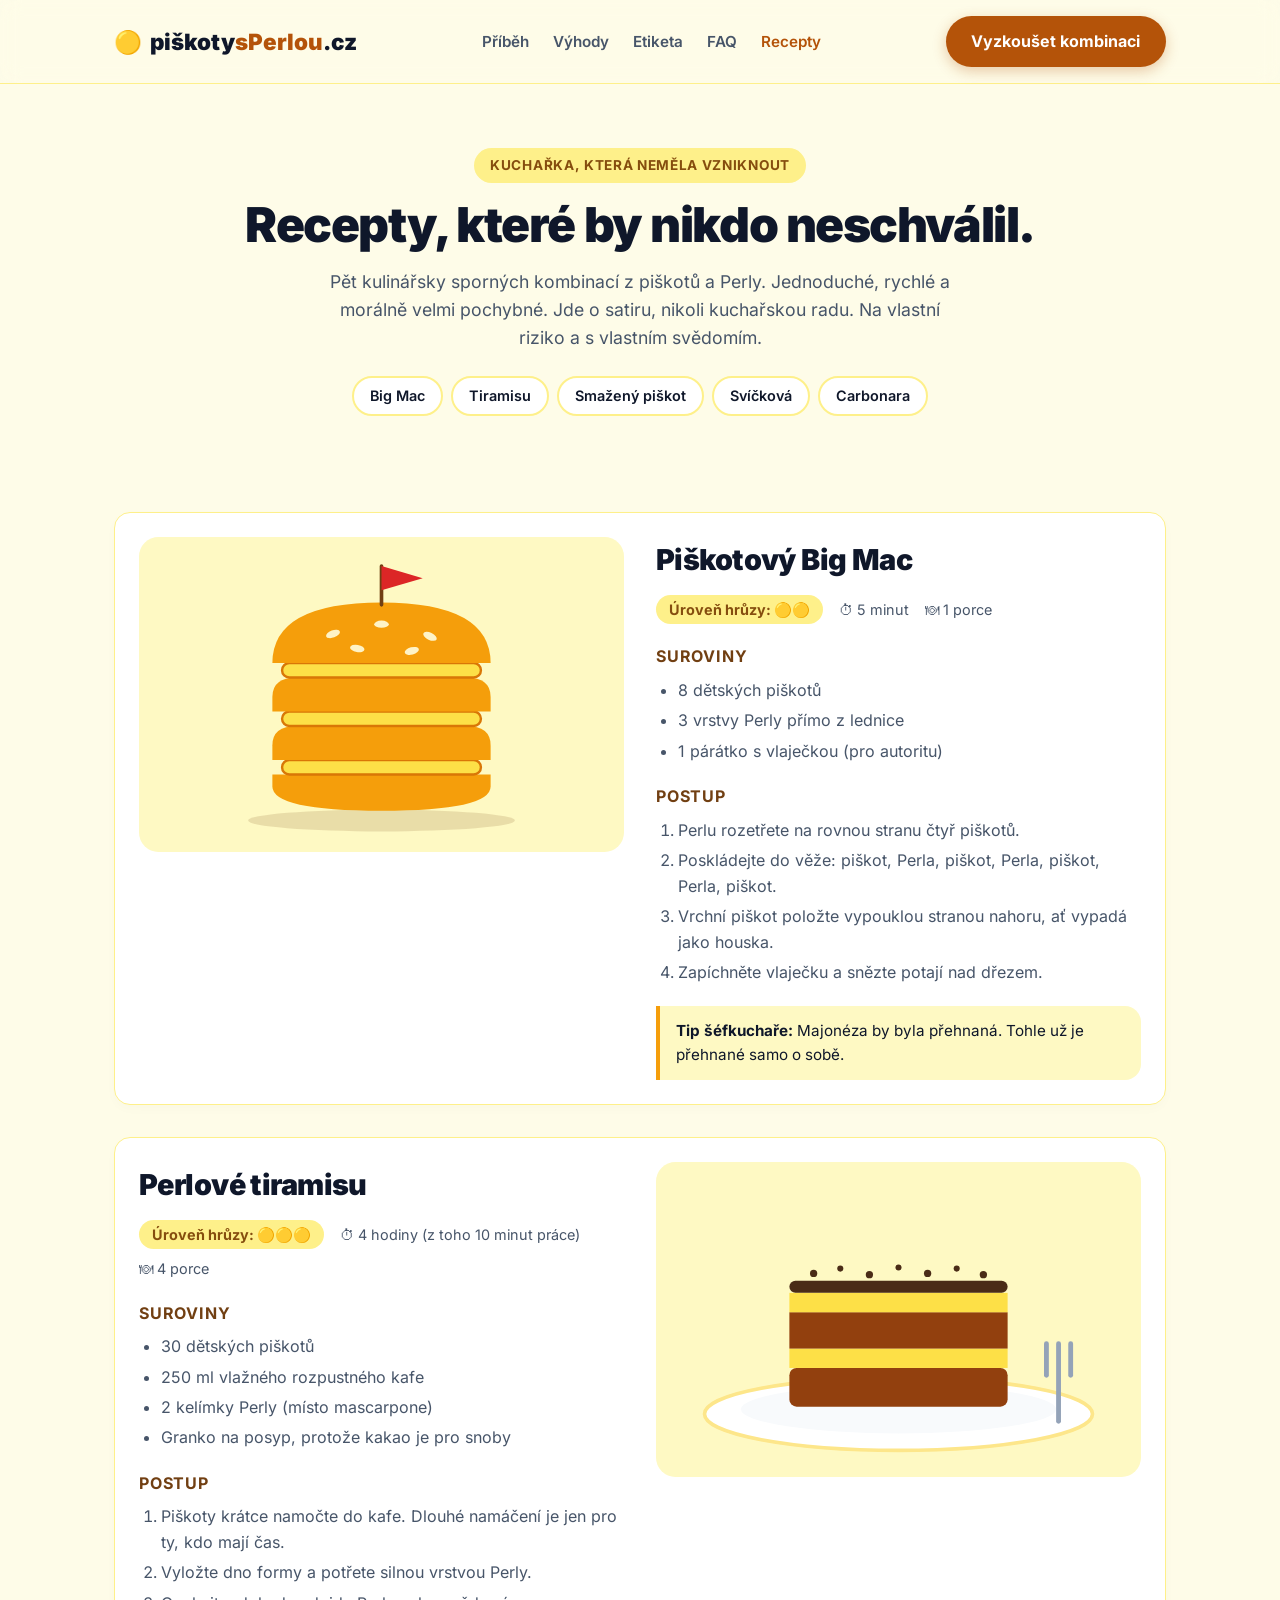
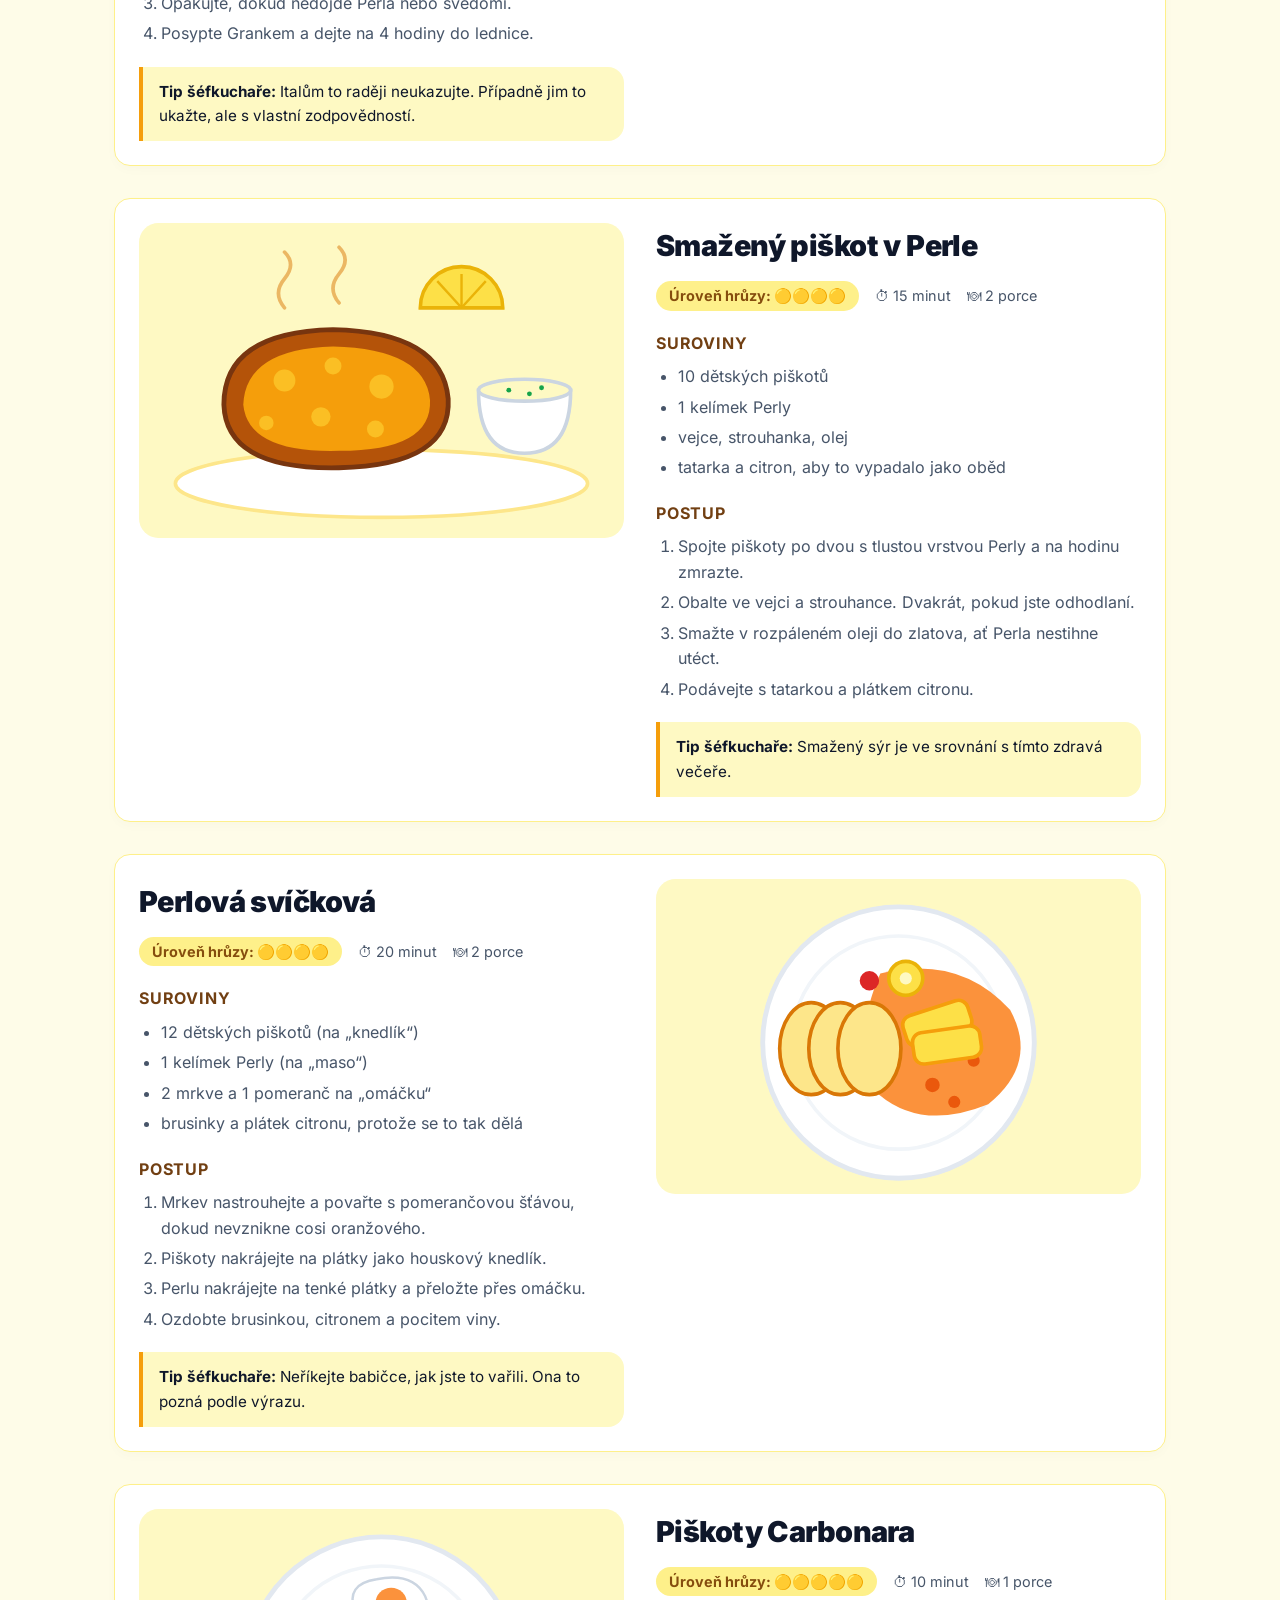
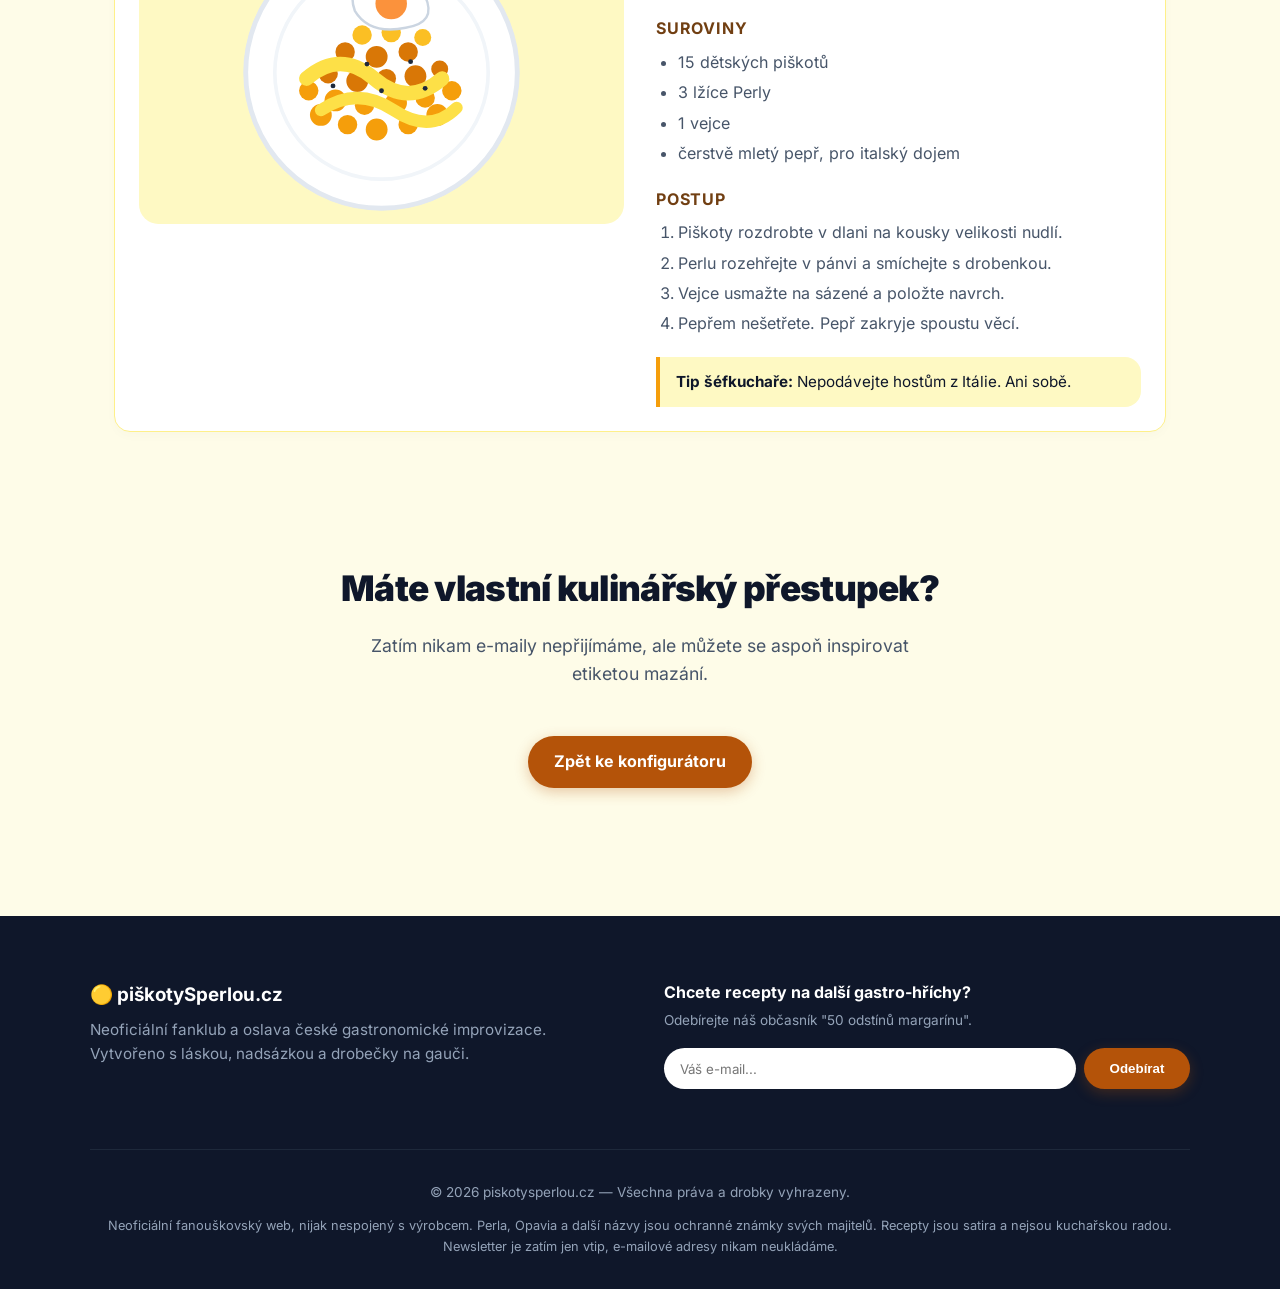
==== recepty.html @ ea2fbd1f "Add Recepty subpage with five questionable recipes - recepty.html: five satirical Perla + piškot rec" ====
<!DOCTYPE html>
<html lang="cs">
<head>
    <meta charset="UTF-8">
    <meta name="viewport" content="width=device-width, initial-scale=1.0">
    <title>Recepty | piskotysperlou.cz</title>
    <meta name="description" content="Pět kulinářsky sporných receptů z piškotů a Perly: piškotový Big Mac, Perlové tiramisu, smažený piškot, svíčková a carbonara. Satira, ne kuchařská rada.">
    <meta name="theme-color" content="#f59e0b">
    <link rel="canonical" href="https://piskotysperlou.cz/recepty.html">
    <link rel="icon" href="data:image/svg+xml,%3Csvg xmlns='http://www.w3.org/2000/svg' viewBox='0 0 100 100'%3E%3Ctext y='.9em' font-size='90'%3E🟡%3C/text%3E%3C/svg%3E">

    <meta property="og:type" content="website">
    <meta property="og:locale" content="cs_CZ">
    <meta property="og:site_name" content="piskotysperlou.cz">
    <meta property="og:title" content="Recepty | Piškoty s Perlou">
    <meta property="og:description" content="Pět receptů, které by nikdo neschválil. Piškotový Big Mac, Perlové tiramisu a další gastro-hříchy.">
    <meta property="og:url" content="https://piskotysperlou.cz/recepty.html">
    <meta property="og:image" content="https://piskotysperlou.cz/img/og.jpg">
    <meta property="og:image:width" content="1200">
    <meta property="og:image:height" content="630">
    <meta property="og:image:alt" content="Piškoty s Perlou – Metal edice">
    <meta name="twitter:card" content="summary_large_image">
    <meta name="twitter:image" content="https://piskotysperlou.cz/img/og.jpg">

    <link rel="preload" href="fonts/inter-latin.woff2" as="font" type="font/woff2" crossorigin>
    <link rel="preload" href="fonts/inter-latin-ext.woff2" as="font" type="font/woff2" crossorigin>
    <link rel="stylesheet" href="css/style.css">

    <script type="application/ld+json">
    {
        "@context": "https://schema.org",
        "@graph": [
            {
                "@type": "Recipe",
                "name": "Piškotový Big Mac",
                "image": "https://piskotysperlou.cz/img/recepty/big-mac.svg",
                "description": "Čtyři piškoty a tři vrstvy Perly na vlastní odpovědnost.",
                "totalTime": "PT5M",
                "recipeYield": "1 porce",
                "recipeIngredient": ["8 dětských piškotů", "3 vrstvy Perly z lednice", "1 párátko s vlaječkou"],
                "recipeInstructions": [
                    {"@type": "HowToStep", "text": "Namažte Perlu na rovnou stranu čtyř piškotů."},
                    {"@type": "HowToStep", "text": "Poskládejte do věže, vrchní piškot vypouklou stranou nahoru."},
                    {"@type": "HowToStep", "text": "Zapíchněte párátko s vlaječkou a sněz to potají."}
                ]
            },
            {
                "@type": "Recipe",
                "name": "Perlové tiramisu",
                "image": "https://piskotysperlou.cz/img/recepty/tiramisu.svg",
                "description": "Italský klasik, který nikdo nežádal, s margarínem místo mascarpone.",
                "totalTime": "PT4H",
                "recipeYield": "4 porce",
                "recipeIngredient": ["30 dětských piškotů", "250 ml vlažného rozpustného kafe", "2 kelímky Perly", "kakao Granko na posyp"],
                "recipeInstructions": [
                    {"@type": "HowToStep", "text": "Piškoty rychle namočte do kafe."},
                    {"@type": "HowToStep", "text": "Střídejte vrstvu piškotů a vrstvu Perly, ve formě to ztuhne."},
                    {"@type": "HowToStep", "text": "Posypte kakaem a nechte 4 hodiny v lednici."}
                ]
            },
            {
                "@type": "Recipe",
                "name": "Smažený piškot v Perle",
                "image": "https://piskotysperlou.cz/img/recepty/smazeny-piskot.svg",
                "description": "Hospodská klasika, ve které smaženému sýru nechybí nic, kromě sýra.",
                "totalTime": "PT15M",
                "recipeYield": "2 porce",
                "recipeIngredient": ["10 dětských piškotů", "1 kelímek Perly", "strouhanka", "1 vejce", "olej na smažení", "tatarka a citron"],
                "recipeInstructions": [
                    {"@type": "HowToStep", "text": "Spojte piškoty po dvou s Perlou a zmrazte."},
                    {"@type": "HowToStep", "text": "Obalte ve vejci a strouhance."},
                    {"@type": "HowToStep", "text": "Smažte dozlatova a podávejte s tatarkou."}
                ]
            },
            {
                "@type": "Recipe",
                "name": "Perlová svíčková",
                "image": "https://piskotysperlou.cz/img/recepty/svickova.svg",
                "description": "Neděle u babičky, jen bez babičky a bez masa.",
                "totalTime": "PT20M",
                "recipeYield": "2 porce",
                "recipeIngredient": ["12 dětských piškotů", "1 kelímek Perly", "2 mrkve", "1 pomeranč", "brusinky a citron"],
                "recipeInstructions": [
                    {"@type": "HowToStep", "text": "Nastrouhejte mrkev a povařte s pomerančovou šťávou na omáčku."},
                    {"@type": "HowToStep", "text": "Z piškotů nakrájejte plátky jako houskový knedlík."},
                    {"@type": "HowToStep", "text": "Přidejte plátky Perly, brusinky a citron."}
                ]
            },
            {
                "@type": "Recipe",
                "name": "Piškoty Carbonara",
                "image": "https://piskotysperlou.cz/img/recepty/carbonara.svg",
                "description": "Italové by to chtěli zakázat. Tak jsme to udělali.",
                "totalTime": "PT10M",
                "recipeYield": "1 porce",
                "recipeIngredient": ["15 dětských piškotů", "3 lžíce Perly", "1 vejce", "černý pepř"],
                "recipeInstructions": [
                    {"@type": "HowToStep", "text": "Rozdrobte piškoty na nudle."},
                    {"@type": "HowToStep", "text": "Smíchejte s rozehřátou Perlou."},
                    {"@type": "HowToStep", "text": "Přidejte sázené vejce a pepř."}
                ]
            }
        ]
    }
    </script>
</head>
<body>

    <!-- HEADER -->
    <header>
        <div class="nav-container">
            <a href="./" class="logo">
                <span aria-hidden="true">🟡</span>
                <span class="logo-text">piškoty<em>sPerlou</em>.cz</span>
            </a>
            <button type="button" class="nav-toggle" id="navToggle" aria-label="Přepnout navigaci" aria-expanded="false" aria-controls="navLinks">
                <span></span>
                <span></span>
                <span></span>
            </button>
            <nav aria-label="Hlavní navigace">
                <ul class="nav-links" id="navLinks">
                    <li><a href="index.html#pribeh">Příběh</a></li>
                    <li><a href="index.html#vyhody">Výhody</a></li>
                    <li><a href="index.html#konfigurator">Etiketa</a></li>
                    <li><a href="index.html#faq">FAQ</a></li>
                    <li><a href="recepty.html" aria-current="page">Recepty</a></li>
                </ul>
            </nav>
            <a href="index.html#konfigurator" class="btn nav-cta">Vyzkoušet kombinaci</a>
        </div>
    </header>

    <main>
        <section class="recipes-hero">
            <span class="hero-badge">Kuchařka, která neměla vzniknout</span>
            <h1>Recepty, které by nikdo neschválil.</h1>
            <p>Pět kulinářsky sporných kombinací z piškotů a Perly. Jednoduché, rychlé a morálně velmi pochybné. Jde o satiru, nikoli kuchařskou radu. Na vlastní riziko a s vlastním svědomím.</p>
            <ul class="recipe-toc">
                <li><a href="#big-mac">Big Mac</a></li>
                <li><a href="#tiramisu">Tiramisu</a></li>
                <li><a href="#smazeny-piskot">Smažený piškot</a></li>
                <li><a href="#svickova">Svíčková</a></li>
                <li><a href="#carbonara">Carbonara</a></li>
            </ul>
        </section>

        <section class="recipes" aria-label="Seznam receptů">

            <article class="recipe-card" id="big-mac">
                <img class="recipe-art" src="img/recepty/big-mac.svg" width="800" height="520" alt="Ilustrace věže z osmi piškotů proložených třemi vrstvami Perly, nahoře s vlaječkou na párátku" loading="lazy">
                <div class="recipe-body">
                    <h2>Piškotový Big Mac</h2>
                    <p class="recipe-meta">
                        <span class="recipe-badge">Úroveň hrůzy: 🟡🟡</span>
                        <span>⏱ 5 minut</span>
                        <span>🍽 1 porce</span>
                    </p>
                    <h3>Suroviny</h3>
                    <ul>
                        <li>8 dětských piškotů</li>
                        <li>3 vrstvy Perly přímo z lednice</li>
                        <li>1 párátko s vlaječkou (pro autoritu)</li>
                    </ul>
                    <h3>Postup</h3>
                    <ol>
                        <li>Perlu rozetřete na rovnou stranu čtyř piškotů.</li>
                        <li>Poskládejte do věže: piškot, Perla, piškot, Perla, piškot, Perla, piškot.</li>
                        <li>Vrchní piškot položte vypouklou stranou nahoru, ať vypadá jako houska.</li>
                        <li>Zapíchněte vlaječku a snězte potají nad dřezem.</li>
                    </ol>
                    <p class="recipe-tip"><strong>Tip šéfkuchaře:</strong> Majonéza by byla přehnaná. Tohle už je přehnané samo o sobě.</p>
                </div>
            </article>

            <article class="recipe-card" id="tiramisu">
                <img class="recipe-art" src="img/recepty/tiramisu.svg" width="800" height="520" alt="Ilustrace řezu dortem: střídavé vrstvy piškotů v kávě a žluté Perly, posypané kakaem" loading="lazy">
                <div class="recipe-body">
                    <h2>Perlové tiramisu</h2>
                    <p class="recipe-meta">
                        <span class="recipe-badge">Úroveň hrůzy: 🟡🟡🟡</span>
                        <span>⏱ 4 hodiny (z toho 10 minut práce)</span>
                        <span>🍽 4 porce</span>
                    </p>
                    <h3>Suroviny</h3>
                    <ul>
                        <li>30 dětských piškotů</li>
                        <li>250 ml vlažného rozpustného kafe</li>
                        <li>2 kelímky Perly (místo mascarpone)</li>
                        <li>Granko na posyp, protože kakao je pro snoby</li>
                    </ul>
                    <h3>Postup</h3>
                    <ol>
                        <li>Piškoty krátce namočte do kafe. Dlouhé namáčení je jen pro ty, kdo mají čas.</li>
                        <li>Vyložte dno formy a potřete silnou vrstvou Perly.</li>
                        <li>Opakujte, dokud nedojde Perla nebo svědomí.</li>
                        <li>Posypte Grankem a dejte na 4 hodiny do lednice.</li>
                    </ol>
                    <p class="recipe-tip"><strong>Tip šéfkuchaře:</strong> Italům to raději neukazujte. Případně jim to ukažte, ale s vlastní zodpovědností.</p>
                </div>
            </article>

            <article class="recipe-card" id="smazeny-piskot">
                <img class="recipe-art" src="img/recepty/smazeny-piskot.svg" width="800" height="520" alt="Ilustrace zlatavě osmaženého piškotu na talíři s miskou tatarky a plátkem citronu" loading="lazy">
                <div class="recipe-body">
                    <h2>Smažený piškot v Perle</h2>
                    <p class="recipe-meta">
                        <span class="recipe-badge">Úroveň hrůzy: 🟡🟡🟡🟡</span>
                        <span>⏱ 15 minut</span>
                        <span>🍽 2 porce</span>
                    </p>
                    <h3>Suroviny</h3>
                    <ul>
                        <li>10 dětských piškotů</li>
                        <li>1 kelímek Perly</li>
                        <li>vejce, strouhanka, olej</li>
                        <li>tatarka a citron, aby to vypadalo jako oběd</li>
                    </ul>
                    <h3>Postup</h3>
                    <ol>
                        <li>Spojte piškoty po dvou s tlustou vrstvou Perly a na hodinu zmrazte.</li>
                        <li>Obalte ve vejci a strouhance. Dvakrát, pokud jste odhodlaní.</li>
                        <li>Smažte v rozpáleném oleji do zlatova, ať Perla nestihne utéct.</li>
                        <li>Podávejte s tatarkou a plátkem citronu.</li>
                    </ol>
                    <p class="recipe-tip"><strong>Tip šéfkuchaře:</strong> Smažený sýr je ve srovnání s tímto zdravá večeře.</p>
                </div>
            </article>

            <article class="recipe-card" id="svickova">
                <img class="recipe-art" src="img/recepty/svickova.svg" width="800" height="520" alt="Ilustrace talíře se svíčkovou: plátky piškotů místo knedlíku, oranžová omáčka, plátky Perly, citron a brusinka" loading="lazy">
                <div class="recipe-body">
                    <h2>Perlová svíčková</h2>
                    <p class="recipe-meta">
                        <span class="recipe-badge">Úroveň hrůzy: 🟡🟡🟡🟡</span>
                        <span>⏱ 20 minut</span>
                        <span>🍽 2 porce</span>
                    </p>
                    <h3>Suroviny</h3>
                    <ul>
                        <li>12 dětských piškotů (na „knedlík“)</li>
                        <li>1 kelímek Perly (na „maso“)</li>
                        <li>2 mrkve a 1 pomeranč na „omáčku“</li>
                        <li>brusinky a plátek citronu, protože se to tak dělá</li>
                    </ul>
                    <h3>Postup</h3>
                    <ol>
                        <li>Mrkev nastrouhejte a povařte s pomerančovou šťávou, dokud nevznikne cosi oranžového.</li>
                        <li>Piškoty nakrájejte na plátky jako houskový knedlík.</li>
                        <li>Perlu nakrájejte na tenké plátky a přeložte přes omáčku.</li>
                        <li>Ozdobte brusinkou, citronem a pocitem viny.</li>
                    </ol>
                    <p class="recipe-tip"><strong>Tip šéfkuchaře:</strong> Neříkejte babičce, jak jste to vařili. Ona to pozná podle výrazu.</p>
                </div>
            </article>

            <article class="recipe-card" id="carbonara">
                <img class="recipe-art" src="img/recepty/carbonara.svg" width="800" height="520" alt="Ilustrace talíře s rozdrobenými piškoty místo těstovin, žlutou Perlou jako omáčkou a sázeným vejcem navrchu" loading="lazy">
                <div class="recipe-body">
                    <h2>Piškoty Carbonara</h2>
                    <p class="recipe-meta">
                        <span class="recipe-badge">Úroveň hrůzy: 🟡🟡🟡🟡🟡</span>
                        <span>⏱ 10 minut</span>
                        <span>🍽 1 porce</span>
                    </p>
                    <h3>Suroviny</h3>
                    <ul>
                        <li>15 dětských piškotů</li>
                        <li>3 lžíce Perly</li>
                        <li>1 vejce</li>
                        <li>čerstvě mletý pepř, pro italský dojem</li>
                    </ul>
                    <h3>Postup</h3>
                    <ol>
                        <li>Piškoty rozdrobte v dlani na kousky velikosti nudlí.</li>
                        <li>Perlu rozehřejte v pánvi a smíchejte s drobenkou.</li>
                        <li>Vejce usmažte na sázené a položte navrch.</li>
                        <li>Pepřem nešetřete. Pepř zakryje spoustu věcí.</li>
                    </ol>
                    <p class="recipe-tip"><strong>Tip šéfkuchaře:</strong> Nepodávejte hostům z Itálie. Ani sobě.</p>
                </div>
            </article>

        </section>

        <section class="recipes-cta">
            <h2 class="section-title">Máte vlastní kulinářský přestupek?</h2>
            <p class="section-subtitle">Zatím nikam e-maily nepřijímáme, ale můžete se aspoň inspirovat etiketou mazání.</p>
            <a href="index.html#konfigurator" class="btn">Zpět ke konfigurátoru</a>
        </section>
    </main>

    <!-- FOOTER -->
    <footer>
        <div class="footer-content">
            <div>
                <h3><span aria-hidden="true">🟡</span> piškotySperlou.cz</h3>
                <p class="footer-tagline">
                    Neoficiální fanklub a oslava české gastronomické improvizace. Vytvořeno s láskou, nadsázkou a drobečky na gauči.
                </p>
            </div>
            <div>
                <h4>Chcete recepty na další gastro-hříchy?</h4>
                <p class="newsletter-intro">Odebírejte náš občasník "50 odstínů margarínu".</p>
                <form class="newsletter-form">
                    <input type="email" name="email" placeholder="Váš e-mail..." aria-label="E-mail" autocomplete="email" required>
                    <button type="submit" class="btn">Odebírat</button>
                </form>
                <p class="newsletter-status" id="newsletterStatus" role="status"></p>
            </div>
        </div>
        <div class="copyright">
            <p>&copy; <span id="year">2026</span> piskotysperlou.cz — Všechna práva a drobky vyhrazeny.</p>
            <p class="disclaimer">Neoficiální fanouškovský web, nijak nespojený s výrobcem. Perla, Opavia a další názvy jsou ochranné známky svých majitelů. Recepty jsou satira a nejsou kuchařskou radou. Newsletter je zatím jen vtip, e-mailové adresy nikam neukládáme.</p>
        </div>
    </footer>

    <script src="js/main.js"></script>
</body>
</html>
---- css/style.css ----
@font-face {
    font-family: 'Inter';
    font-style: normal;
    font-weight: 400 900;
    font-display: swap;
    src: url(../fonts/inter-latin-ext.woff2) format('woff2');
    unicode-range: U+0100-02BA, U+02BD-02C5, U+02C7-02CC, U+02CE-02D7, U+02DD-02FF, U+0304, U+0308, U+0329, U+1D00-1DBF, U+1E00-1E9F, U+1EF2-1EFF, U+2020, U+20A0-20AB, U+20AD-20C4, U+2113, U+2C60-2C7F, U+A720-A7FF;
}

@font-face {
    font-family: 'Inter';
    font-style: normal;
    font-weight: 400 900;
    font-display: swap;
    src: url(../fonts/inter-latin.woff2) format('woff2');
    unicode-range: U+0000-00FF, U+0131, U+0152-0153, U+02BB-02BC, U+02C6, U+02DA, U+02DC, U+0304, U+0308, U+0329, U+2000-206F, U+20AC, U+2122, U+2191, U+2193, U+2212, U+2215, U+FEFF, U+FFFD;
}

:root {
    --primary: #f59e0b;
    --primary-hover: #d97706;
    /* darker amber for text/controls: white on it is 5:1 (AA) */
    --accent: #b45309;
    --accent-hover: #92400e;
    --bg-cream: #fefce8;
    --bg-card: #ffffff;
    --text-dark: #0f172a;
    --text-muted: #475569;
    --perla-yellow: #fde047;
    --border-color: #fef08a;
    --badge-text: #854d0e;
    --heading-brown: #713f12;
    --radius: 16px;

    --hero-visual-bg: #fef9c3;
    --table-border: #f1f5f9;
    --btn-secondary-hover-bg: #fef9c3;
    --config-btn-bg: #f1f5f9;

    --footer-bg: #0f172a;
    --footer-text: #94a3b8;
    --footer-muted: #94a3b8;
    --footer-border: #1e293b;

    --retro-fg: #ff00ff;
    --retro-bg: #00ffff;
    --retro-accent: #ffff00;
    --retro-red: #ff0000;
}

/* RETRO MODE — high specificity, no !important */
body.retro-mode,
body.retro-mode * {
    font-family: "Comic Sans MS", "Comic Sans", cursive, sans-serif;
}

body.retro-mode {
    background: var(--retro-bg);
    color: var(--retro-fg);
}

body.retro-mode header,
body.retro-mode .card,
body.retro-mode .hero-visual {
    background: var(--retro-accent);
    border: 4px dashed var(--retro-red);
    box-shadow: 8px 8px 0px #000000;
}

body.retro-mode button {
    background: var(--retro-red);
    color: #ffffff;
    font-weight: bold;
    text-transform: uppercase;
    animation: blink 0.5s infinite alternate;
}

@keyframes blink {
    from { opacity: 1; }
    to { opacity: 0.7; }
}

* {
    box-sizing: border-box;
    margin: 0;
    padding: 0;
}

body {
    font-family: 'Inter', sans-serif;
    background-color: var(--bg-cream);
    color: var(--text-dark);
    line-height: 1.6;
    transition: background-color 0.3s ease, color 0.3s ease;
}

html {
    scroll-behavior: smooth;
}

/* keep anchor targets clear of the sticky header */
section[id] {
    scroll-margin-top: 4.5rem;
}

/* FOCUS STYLES */
:focus-visible {
    outline: 3px solid var(--accent);
    outline-offset: 2px;
    border-radius: 4px;
}

/* HEADER & NAV */
header {
    position: sticky;
    top: 0;
    background: rgba(254, 252, 232, 0.9);
    z-index: 100;
    border-bottom: 1px solid var(--border-color);
}

/* blur lives on a pseudo-element: backdrop-filter on the header itself would
   make it the containing block of the position:fixed mobile menu */
header::before {
    content: "";
    position: absolute;
    inset: 0;
    z-index: -1;
    backdrop-filter: blur(10px);
}

.nav-container {
    max-width: 1100px;
    margin: 0 auto;
    padding: 1rem 1.5rem;
    display: flex;
    justify-content: space-between;
    align-items: center;
}

.logo {
    font-weight: 900;
    font-size: 1.4rem;
    color: var(--text-dark);
    text-decoration: none;
    display: flex;
    align-items: center;
    gap: 8px;
}

.logo em {
    font-style: normal;
    color: var(--accent);
}

.nav-links {
    display: flex;
    gap: 1.5rem;
    list-style: none;
}

.nav-links a {
    text-decoration: none;
    color: var(--text-muted);
    font-weight: 600;
    font-size: 0.95rem;
    transition: color 0.2s;
}

.nav-links a:hover {
    color: var(--accent);
}

/* HAMBURGER MENU */
.nav-toggle {
    display: none;
    background: none;
    border: none;
    cursor: pointer;
    padding: 0.5rem;
    flex-direction: column;
    gap: 5px;
    z-index: 110;
}

.nav-toggle span {
    display: block;
    width: 24px;
    height: 2px;
    background: var(--text-dark);
    border-radius: 2px;
    transition: transform 0.3s ease, opacity 0.3s ease;
}

.nav-toggle.active span:nth-child(1) {
    transform: rotate(45deg) translate(5px, 5px);
}

.nav-toggle.active span:nth-child(2) {
    opacity: 0;
}

.nav-toggle.active span:nth-child(3) {
    transform: rotate(-45deg) translate(5px, -5px);
}

/* BUTTONS */
.btn {
    display: inline-block;
    background: var(--accent);
    color: #fff;
    padding: 0.8rem 1.6rem;
    border-radius: 99px;
    font-weight: 700;
    text-decoration: none;
    border: none;
    cursor: pointer;
    transition: background 0.2s ease, transform 0.2s ease, box-shadow 0.2s ease;
    box-shadow: 0 4px 14px rgba(180, 83, 9, 0.3);
}

.btn:hover {
    background: var(--accent-hover);
    transform: translateY(-2px);
}

.btn-secondary {
    background: transparent;
    color: var(--text-dark);
    box-shadow: none;
    border: 2px solid var(--border-color);
}

.btn-secondary:hover {
    background: var(--btn-secondary-hover-bg);
    border-color: var(--accent);
}

/* SECTIONS GENERAL */
section {
    padding: 4rem 1.5rem;
    max-width: 1100px;
    margin: 0 auto;
}

.section-title {
    text-align: center;
    font-size: 2.2rem;
    font-weight: 900;
    margin-bottom: 1rem;
    letter-spacing: -0.02em;
}

.section-subtitle {
    text-align: center;
    color: var(--text-muted);
    max-width: 600px;
    margin: 0 auto 3rem auto;
    font-size: 1.1rem;
}

/* HERO SECTION */
.hero {
    display: grid;
    grid-template-columns: 1fr 1fr;
    gap: 3rem;
    align-items: center;
    padding-top: 5rem;
    padding-bottom: 5rem;
}

.hero-badge {
    background: var(--border-color);
    color: var(--badge-text);
    padding: 0.4rem 1rem;
    border-radius: 99px;
    font-size: 0.85rem;
    font-weight: 700;
    display: inline-block;
    margin-bottom: 1rem;
    text-transform: uppercase;
    letter-spacing: 0.05em;
}

.hero h1 {
    font-size: 3.2rem;
    line-height: 1.1;
    font-weight: 900;
    margin-bottom: 1.5rem;
    letter-spacing: -0.03em;
}

.hero p {
    font-size: 1.2rem;
    color: var(--text-muted);
    margin-bottom: 2rem;
}

.hero-ctas {
    display: flex;
    gap: 1rem;
    flex-wrap: wrap;
}

/* INTERACTIVE PISKOT ART */
.hero-visual {
    background: var(--hero-visual-bg);
    border-radius: var(--radius);
    padding: 3rem;
    display: flex;
    flex-direction: column;
    align-items: center;
    justify-content: center;
    border: 2px solid var(--border-color);
    cursor: pointer;
    user-select: none;
    transition: transform 0.1s;
}

.hero-visual:active {
    transform: scale(0.98);
}

/* side view: Perla sits on the flat (top) side, curved side faces down */
.piskot-graphic {
    display: flex;
    flex-direction: column;
    align-items: center;
    width: 200px;
}

.perla-layer {
    order: -1;
    width: 170px;
    height: 34px;
    background: var(--perla-yellow);
    border-radius: 17px;
    border: 3px solid var(--primary);
    box-shadow: inset 2px 3px 5px #ffffff, 0 4px 8px rgba(0,0,0,0.1);
    margin-bottom: -6px;
    position: relative;
    z-index: 1;
}

.piskot-graphic::after {
    content: "";
    width: 200px;
    height: 70px;
    background: var(--primary);
    border-radius: 0 0 100px 100px / 0 0 70px 70px;
    box-shadow: inset -10px -10px 20px var(--primary-hover), 0 10px 25px rgba(0,0,0,0.1);
}

.easter-egg-hint {
    margin-top: 1.5rem;
    font-size: 0.85rem;
    color: var(--text-muted);
    font-weight: 600;
}

/* COMPARISON TABLE */
.comparison-wrapper {
    overflow-x: auto;
    background: var(--bg-card);
    border-radius: var(--radius);
    border: 1px solid var(--border-color);
    box-shadow: 0 4px 20px rgba(0,0,0,0.03);
}

table {
    width: 100%;
    border-collapse: collapse;
    text-align: left;
}

th, td {
    padding: 1.2rem 1.5rem;
    border-bottom: 1px solid var(--table-border);
}

th {
    background: var(--border-color);
    color: var(--heading-brown);
    font-weight: 800;
}

tbody th {
    background: none;
    color: var(--text-dark);
    font-weight: 700;
}

/* FEATURES GRID */
.features-grid {
    display: grid;
    grid-template-columns: repeat(auto-fit, minmax(240px, 1fr));
    gap: 1.5rem;
}

.features-grid .card {
    background: var(--bg-card);
    padding: 2rem;
    border-radius: var(--radius);
    border: 1px solid var(--border-color);
    box-shadow: 0 4px 12px rgba(0,0,0,0.02);
    transition: transform 0.2s;
}

.features-grid .card:hover {
    transform: translateY(-4px);
}

.features-grid .card-icon {
    font-size: 2.5rem;
    margin-bottom: 1rem;
}

.features-grid .card h3 {
    font-size: 1.25rem;
    margin-bottom: 0.5rem;
}

.features-grid .card p {
    color: var(--text-muted);
    font-size: 0.95rem;
}

/* CONFIGURATOR */
.configurator-box {
    background: var(--bg-card);
    border-radius: var(--radius);
    padding: 2.5rem;
    border: 2px solid var(--border-color);
    text-align: center;
}

.config-options {
    display: flex;
    justify-content: center;
    gap: 1rem;
    margin-bottom: 2rem;
    flex-wrap: wrap;
}

.config-btn {
    background: var(--config-btn-bg);
    border: 2px solid transparent;
    padding: 0.8rem 1.5rem;
    border-radius: 99px;
    font-weight: 700;
    cursor: pointer;
    transition: background 0.2s, border-color 0.2s, color 0.2s;
}

.config-btn.active {
    background: var(--border-color);
    border-color: var(--accent);
    color: var(--heading-brown);
}

.visual-display {
    min-height: 140px;
    display: flex;
    flex-direction: column;
    align-items: center;
    justify-content: center;
    gap: 6px;
    margin-bottom: 1.5rem;
}

.piskot-mini {
    width: 100px;
    height: 24px;
    background: var(--primary);
    border-radius: 24px 24px 0 0;
}

.piskot-mini.flat-up {
    border-radius: 0 0 24px 24px;
}

.perla-mini {
    width: 80px;
    height: 12px;
    background: var(--perla-yellow);
    border-radius: 6px;
    border: 1px solid var(--primary);
}

#configTitle {
    margin-bottom: 0.5rem;
}

#configDesc {
    color: var(--text-muted);
    max-width: 500px;
    margin: 0 auto;
}

/* TESTIMONIALS */
.testimonials-grid {
    display: grid;
    grid-template-columns: repeat(auto-fit, minmax(300px, 1fr));
    gap: 1.5rem;
}

.testimonial-card {
    background: var(--bg-card);
    padding: 1.8rem;
    border-radius: var(--radius);
    border-left: 4px solid var(--primary);
    box-shadow: 0 4px 12px rgba(0,0,0,0.02);
}

.testimonial-card p {
    font-style: italic;
    margin-bottom: 1rem;
    color: var(--text-dark);
}

.testimonial-card blockquote {
    margin: 0;
}

.testimonial-author {
    font-weight: 700;
    font-size: 0.9rem;
    color: var(--text-muted);
}

/* FAQ ACCORDION */
.faq-list {
    max-width: 800px;
    margin: 0 auto;
    display: flex;
    flex-direction: column;
    gap: 1rem;
}

.faq-item {
    background: var(--bg-card);
    border-radius: var(--radius);
    border: 1px solid var(--border-color);
    overflow: hidden;
}

.faq-question {
    width: 100%;
    padding: 1.2rem 1.5rem;
    text-align: left;
    background: none;
    border: none;
    font-weight: 700;
    font-size: 1.05rem;
    cursor: pointer;
    display: flex;
    justify-content: space-between;
    align-items: center;
    color: var(--text-dark);
}

.faq-answer {
    padding: 0 1.5rem 1.2rem 1.5rem;
    color: var(--text-muted);
    display: none;
    font-size: 0.95rem;
}

.faq-item.active .faq-answer {
    display: block;
}

/* AD BANNER */
.ad-banner {
    max-width: 1100px;
    margin: 0 auto;
    padding: 0 1.5rem;
}

/* fixed square frame: slides of any aspect ratio are letterboxed, never cropped */
.ad-banner-track {
    display: grid;
    width: 100%;
    max-width: 640px;
    aspect-ratio: 1 / 1;
    margin: 0 auto;
    background: var(--footer-bg);
    border-radius: var(--radius);
    overflow: hidden;
}

.ad-slide {
    grid-area: 1 / 1;
    width: 100%;
    height: 100%;
    object-fit: contain;
    opacity: 0;
    visibility: hidden;
    transition: opacity 0.8s ease, visibility 0s linear 0.8s;
}

.ad-slide.active {
    opacity: 1;
    visibility: visible;
    transition-delay: 0s;
}

.ad-controls {
    display: flex;
    justify-content: center;
    align-items: center;
    gap: 0.5rem;
    margin-top: 0.5rem;
}

.ad-pause {
    width: 32px;
    height: 32px;
    border-radius: 50%;
    border: 2px solid var(--accent);
    background: transparent;
    color: var(--accent);
    font-size: 0.8rem;
    line-height: 1;
    cursor: pointer;
}

.ad-dots {
    display: flex;
    gap: 0;
}

/* 28px hit area around a 12px visual dot */
.ad-dot {
    position: relative;
    width: 28px;
    height: 28px;
    border: none;
    background: transparent;
    cursor: pointer;
    padding: 0;
}

.ad-dot::after {
    content: "";
    position: absolute;
    inset: 8px;
    border-radius: 50%;
    border: 2px solid var(--accent);
    transition: background 0.3s ease;
}

.ad-dot.active::after {
    background: var(--accent);
}

/* RECIPES PAGE */
.nav-links a[aria-current="page"] {
    color: var(--accent);
}

.recipes-hero {
    text-align: center;
    padding-top: 4rem;
    padding-bottom: 2rem;
}

.recipes-hero h1 {
    font-size: 3rem;
    line-height: 1.1;
    font-weight: 900;
    letter-spacing: -0.03em;
    margin-bottom: 1rem;
}

.recipes-hero p {
    max-width: 640px;
    margin: 0 auto 1.5rem auto;
    font-size: 1.1rem;
    color: var(--text-muted);
}

.recipe-toc {
    list-style: none;
    display: flex;
    flex-wrap: wrap;
    justify-content: center;
    gap: 0.5rem;
}

.recipe-toc a {
    display: inline-block;
    padding: 0.4rem 1rem;
    border-radius: 99px;
    border: 2px solid var(--border-color);
    background: var(--bg-card);
    color: var(--text-dark);
    font-weight: 600;
    font-size: 0.9rem;
    text-decoration: none;
    transition: border-color 0.2s, background 0.2s;
}

.recipe-toc a:hover {
    border-color: var(--accent);
    background: var(--btn-secondary-hover-bg);
}

.recipes {
    display: flex;
    flex-direction: column;
    gap: 2rem;
}

.recipe-card {
    display: grid;
    grid-template-columns: 1fr 1fr;
    gap: 2rem;
    align-items: start;
    background: var(--bg-card);
    border: 1px solid var(--border-color);
    border-radius: var(--radius);
    padding: 1.5rem;
    box-shadow: 0 4px 12px rgba(0,0,0,0.02);
}

.recipe-card:nth-child(even) .recipe-art {
    order: 2;
}

.recipe-art {
    width: 100%;
    height: auto;
    border-radius: var(--radius);
    position: sticky;
    top: 5.5rem;
}

.recipe-body h2 {
    font-size: 1.8rem;
    font-weight: 900;
    letter-spacing: -0.02em;
    margin-bottom: 0.75rem;
}

.recipe-body h3 {
    font-size: 1rem;
    text-transform: uppercase;
    letter-spacing: 0.05em;
    color: var(--heading-brown);
    margin: 1.25rem 0 0.5rem 0;
}

.recipe-body ul,
.recipe-body ol {
    padding-left: 1.4rem;
    color: var(--text-muted);
}

.recipe-body li + li {
    margin-top: 0.3rem;
}

.recipe-meta {
    display: flex;
    flex-wrap: wrap;
    gap: 0.5rem 1rem;
    align-items: center;
    font-size: 0.9rem;
    color: var(--text-muted);
}

.recipe-badge {
    background: var(--border-color);
    color: var(--badge-text);
    font-weight: 700;
    padding: 0.2rem 0.8rem;
    border-radius: 99px;
}

.recipe-tip {
    margin-top: 1.25rem;
    padding: 0.8rem 1rem;
    border-left: 4px solid var(--primary);
    background: var(--hero-visual-bg);
    border-radius: 0 var(--radius) var(--radius) 0;
    font-size: 0.95rem;
}

.recipes-cta {
    text-align: center;
}

/* FOOTER */
footer {
    background: var(--footer-bg);
    color: #fff;
    padding: 4rem 1.5rem 2rem 1.5rem;
    margin-top: 4rem;
}

.footer-content {
    max-width: 1100px;
    margin: 0 auto;
    display: grid;
    grid-template-columns: 1fr 1fr;
    gap: 3rem;
    margin-bottom: 3rem;
}

.footer-tagline {
    color: var(--footer-text);
    margin-top: 0.5rem;
    font-size: 0.95rem;
}

.newsletter-intro {
    color: var(--footer-text);
    font-size: 0.85rem;
    margin-top: 0.3rem;
}

.newsletter-form {
    display: flex;
    gap: 0.5rem;
    margin-top: 1rem;
}

.newsletter-status {
    color: var(--perla-yellow);
    font-size: 0.85rem;
    margin-top: 0.75rem;
}

.newsletter-form input {
    padding: 0.8rem 1rem;
    border-radius: 99px;
    border: none;
    flex-grow: 1;
    font-family: inherit;
}

.copyright {
    text-align: center;
    color: var(--footer-muted);
    font-size: 0.85rem;
    border-top: 1px solid var(--footer-border);
    padding-top: 2rem;
    max-width: 1100px;
    margin: 0 auto;
}

.copyright .disclaimer {
    margin-top: 0.75rem;
    font-size: 0.8rem;
}

/* RESPONSIVE */
@media (max-width: 1024px) {
    .hero h1 {
        font-size: 2.6rem;
    }
}

@media (max-width: 768px) {
    .hero {
        grid-template-columns: 1fr;
        text-align: center;
        padding-top: 2rem;
    }

    .hero-ctas {
        justify-content: center;
    }

    .nav-toggle {
        display: flex;
    }

    .nav-links {
        position: fixed;
        top: 0;
        right: -100%;
        width: 70%;
        max-width: 300px;
        height: 100vh;
        background: var(--bg-cream);
        flex-direction: column;
        padding: 5rem 2rem 2rem 2rem;
        gap: 1.5rem;
        box-shadow: -4px 0 20px rgba(0,0,0,0.1);
        visibility: hidden;
        transition: right 0.3s ease, visibility 0s linear 0.3s;
        z-index: 105;
    }

    .nav-links.open {
        right: 0;
        visibility: visible;
        transition-delay: 0s;
    }

    .nav-cta {
        display: none;
    }

    .footer-content {
        grid-template-columns: 1fr;
    }

    .recipes-hero h1 {
        font-size: 2.2rem;
    }

    .recipe-card {
        grid-template-columns: 1fr;
        gap: 1rem;
    }

    .recipe-card:nth-child(even) .recipe-art {
        order: 0;
    }

    .recipe-art {
        position: static;
    }
}

@media (prefers-reduced-motion: reduce) {
    html {
        scroll-behavior: auto;
    }

    *,
    *::before,
    *::after {
        animation: none;
        transition-duration: 0.01ms;
        transition-delay: 0s;
    }
}
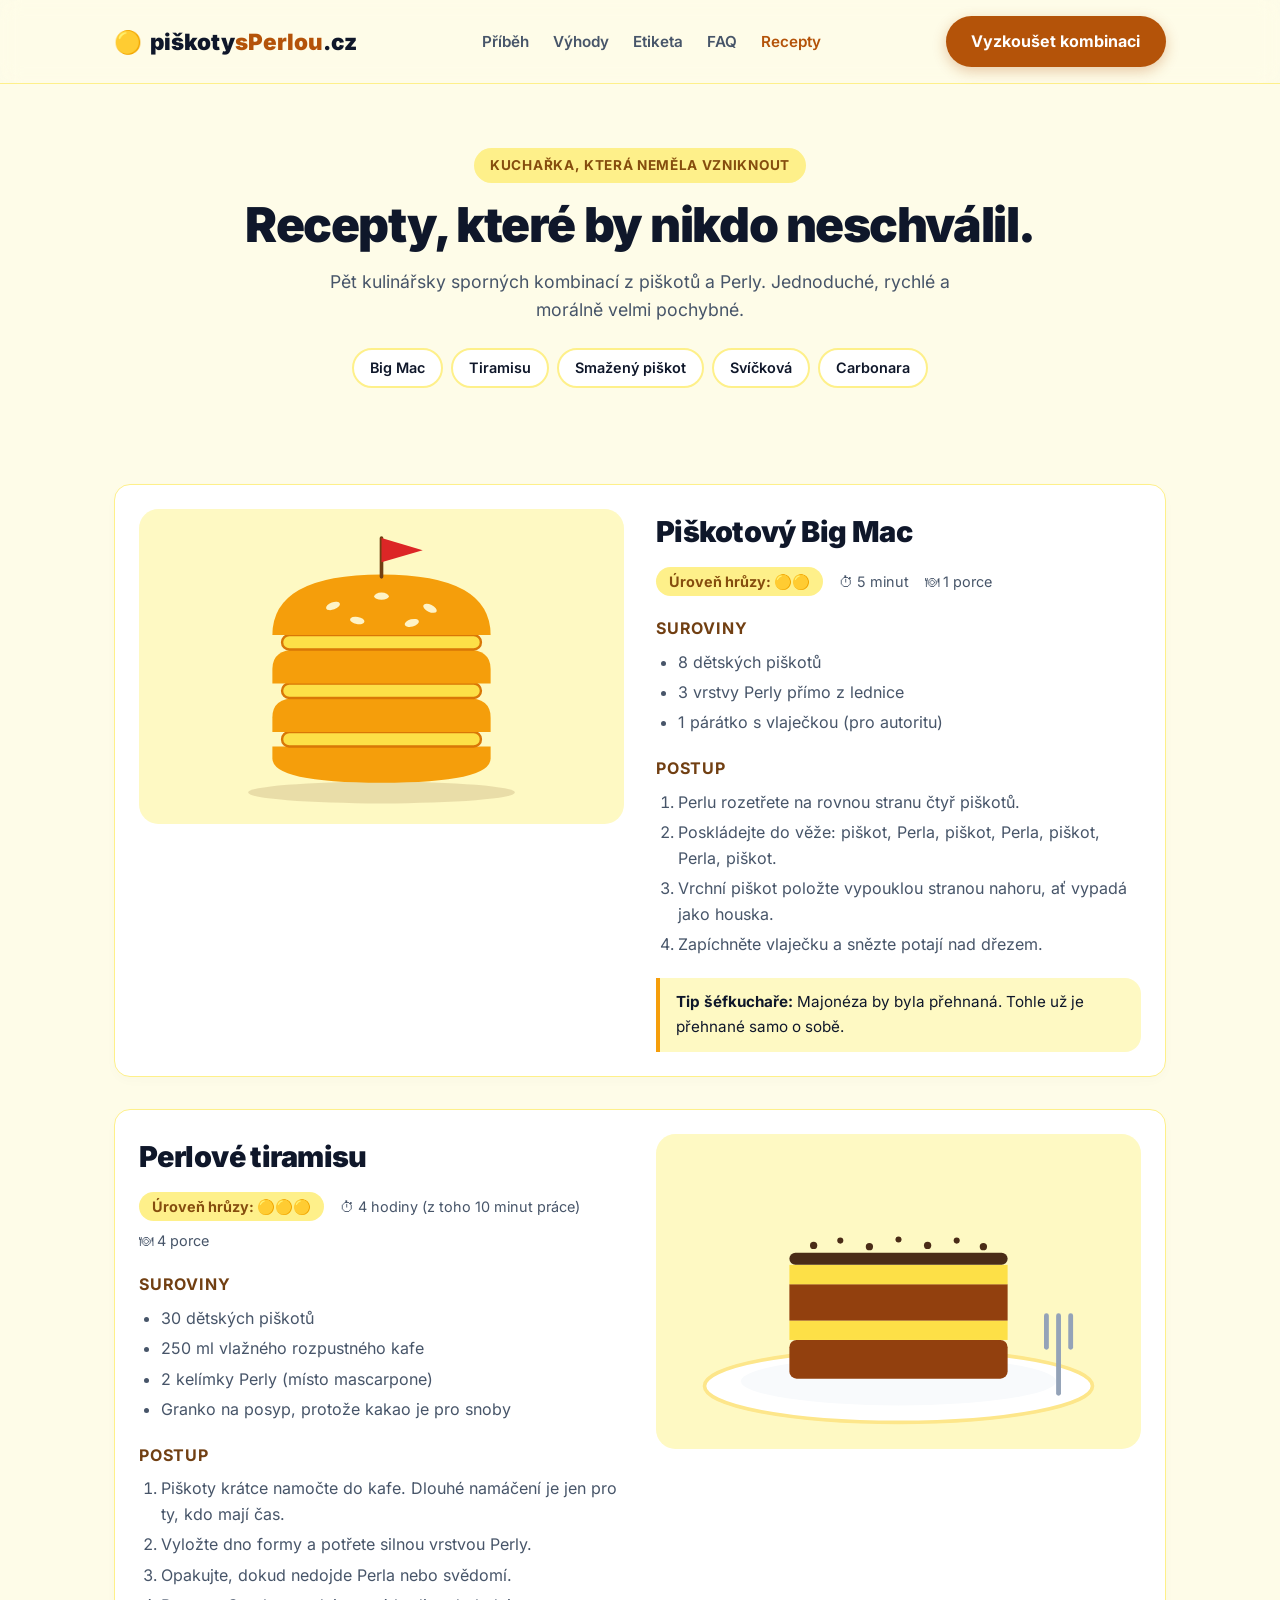
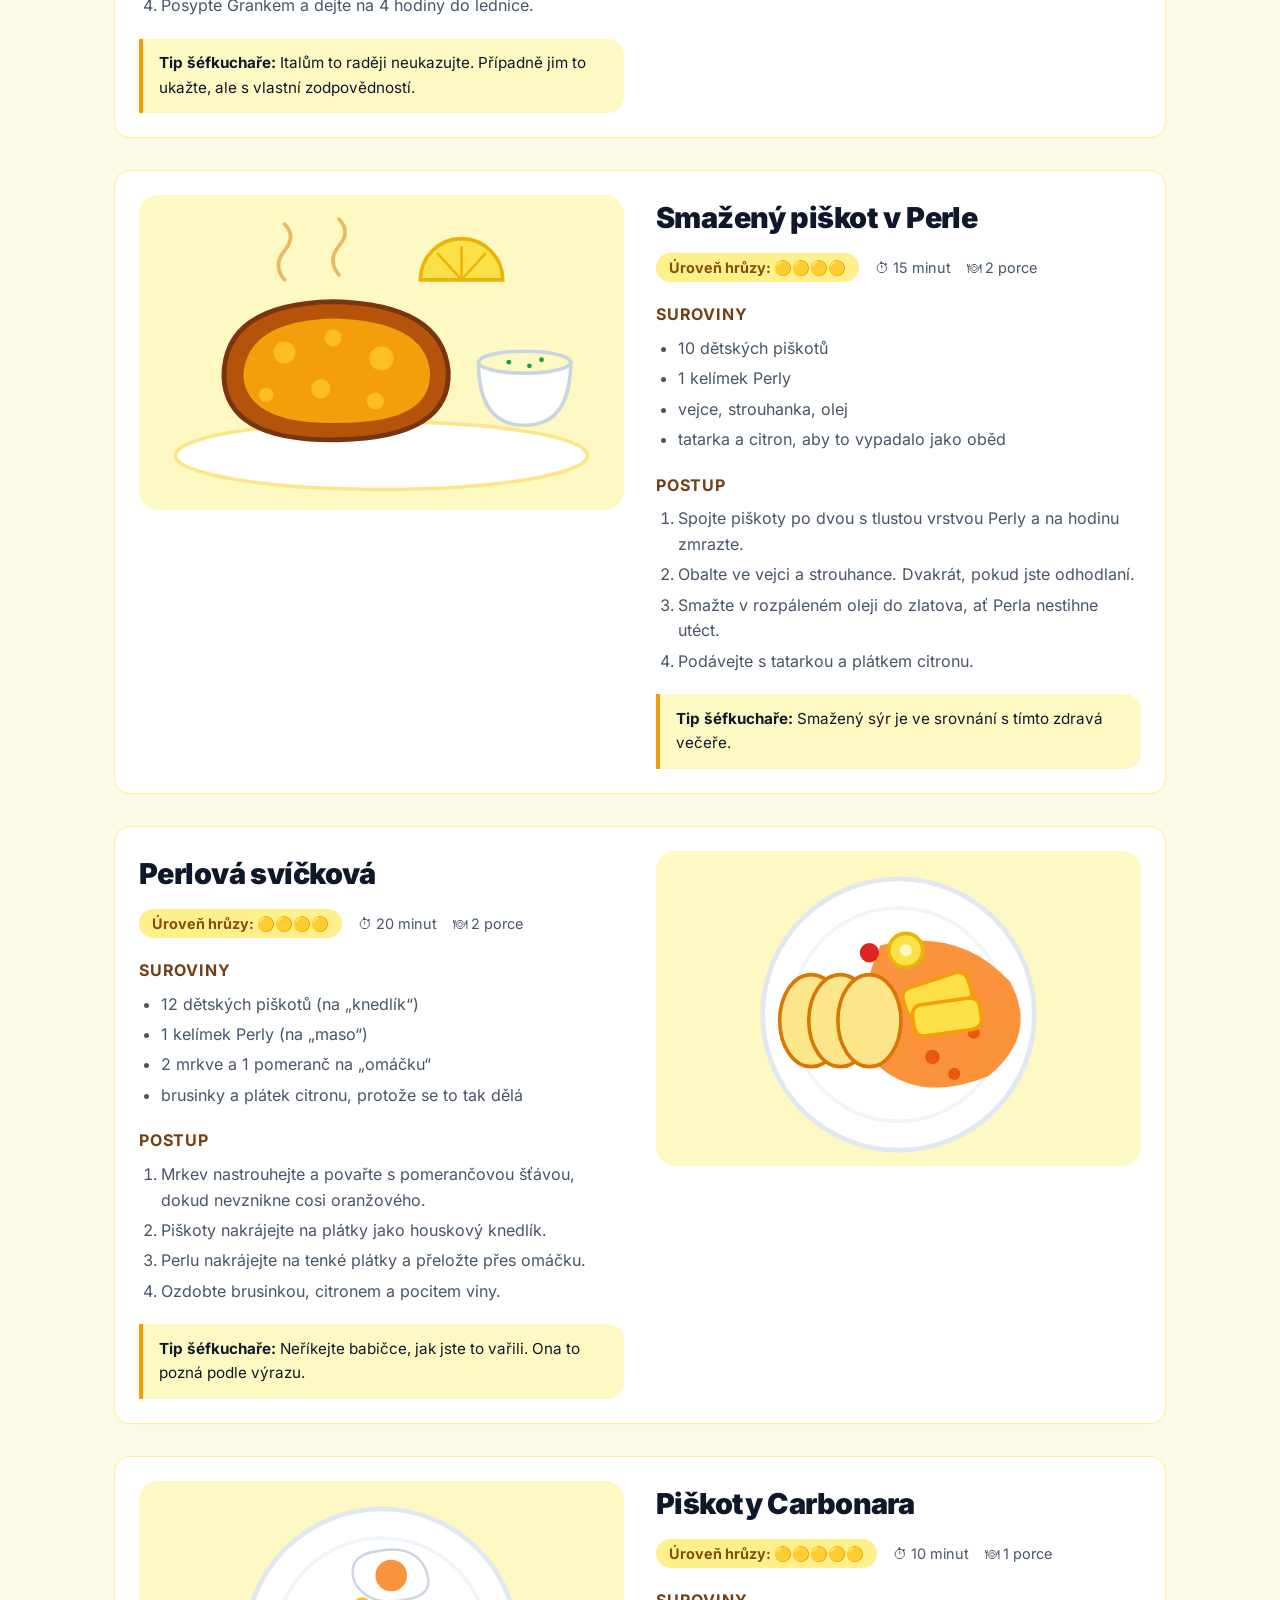
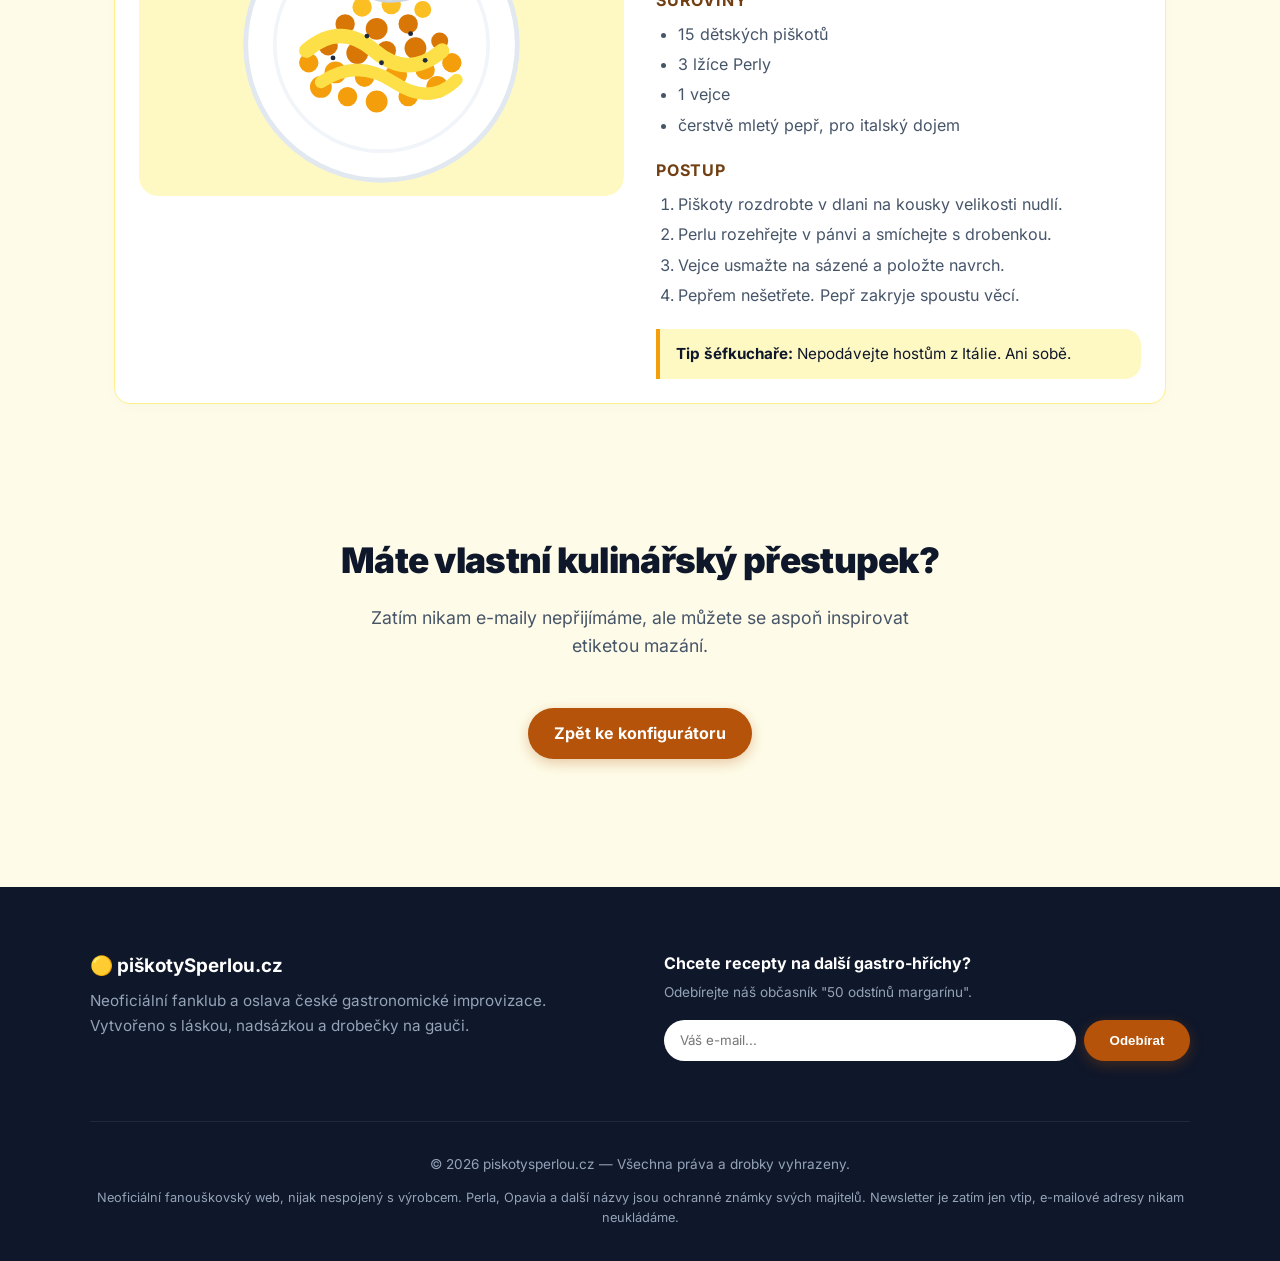
==== commit 8c253633: "Remove satire/cooking-advice disclaimers from Recepty Co-Authored-By: Claude Sonnet 5.5 <noreply@ant" ====
--- a/recepty.html
+++ b/recepty.html
@@ -4,7 +4,7 @@
     <meta charset="UTF-8">
     <meta name="viewport" content="width=device-width, initial-scale=1.0">
     <title>Recepty | piskotysperlou.cz</title>
-    <meta name="description" content="Pět kulinářsky sporných receptů z piškotů a Perly: piškotový Big Mac, Perlové tiramisu, smažený piškot, svíčková a carbonara. Satira, ne kuchařská rada.">
+    <meta name="description" content="Pět kulinářsky sporných receptů z piškotů a Perly: piškotový Big Mac, Perlové tiramisu, smažený piškot, svíčková a carbonara.">
     <meta name="theme-color" content="#f59e0b">
     <link rel="canonical" href="https://piskotysperlou.cz/recepty.html">
     <link rel="icon" href="data:image/svg+xml,%3Csvg xmlns='http://www.w3.org/2000/svg' viewBox='0 0 100 100'%3E%3Ctext y='.9em' font-size='90'%3E🟡%3C/text%3E%3C/svg%3E">
@@ -135,7 +135,7 @@
         <section class="recipes-hero">
             <span class="hero-badge">Kuchařka, která neměla vzniknout</span>
             <h1>Recepty, které by nikdo neschválil.</h1>
-            <p>Pět kulinářsky sporných kombinací z piškotů a Perly. Jednoduché, rychlé a morálně velmi pochybné. Jde o satiru, nikoli kuchařskou radu. Na vlastní riziko a s vlastním svědomím.</p>
+            <p>Pět kulinářsky sporných kombinací z piškotů a Perly. Jednoduché, rychlé a morálně velmi pochybné.</p>
             <ul class="recipe-toc">
                 <li><a href="#big-mac">Big Mac</a></li>
                 <li><a href="#tiramisu">Tiramisu</a></li>
@@ -311,7 +311,7 @@
         </div>
         <div class="copyright">
             <p>&copy; <span id="year">2026</span> piskotysperlou.cz — Všechna práva a drobky vyhrazeny.</p>
-            <p class="disclaimer">Neoficiální fanouškovský web, nijak nespojený s výrobcem. Perla, Opavia a další názvy jsou ochranné známky svých majitelů. Recepty jsou satira a nejsou kuchařskou radou. Newsletter je zatím jen vtip, e-mailové adresy nikam neukládáme.</p>
+            <p class="disclaimer">Neoficiální fanouškovský web, nijak nespojený s výrobcem. Perla, Opavia a další názvy jsou ochranné známky svých majitelů. Newsletter je zatím jen vtip, e-mailové adresy nikam neukládáme.</p>
         </div>
     </footer>
 
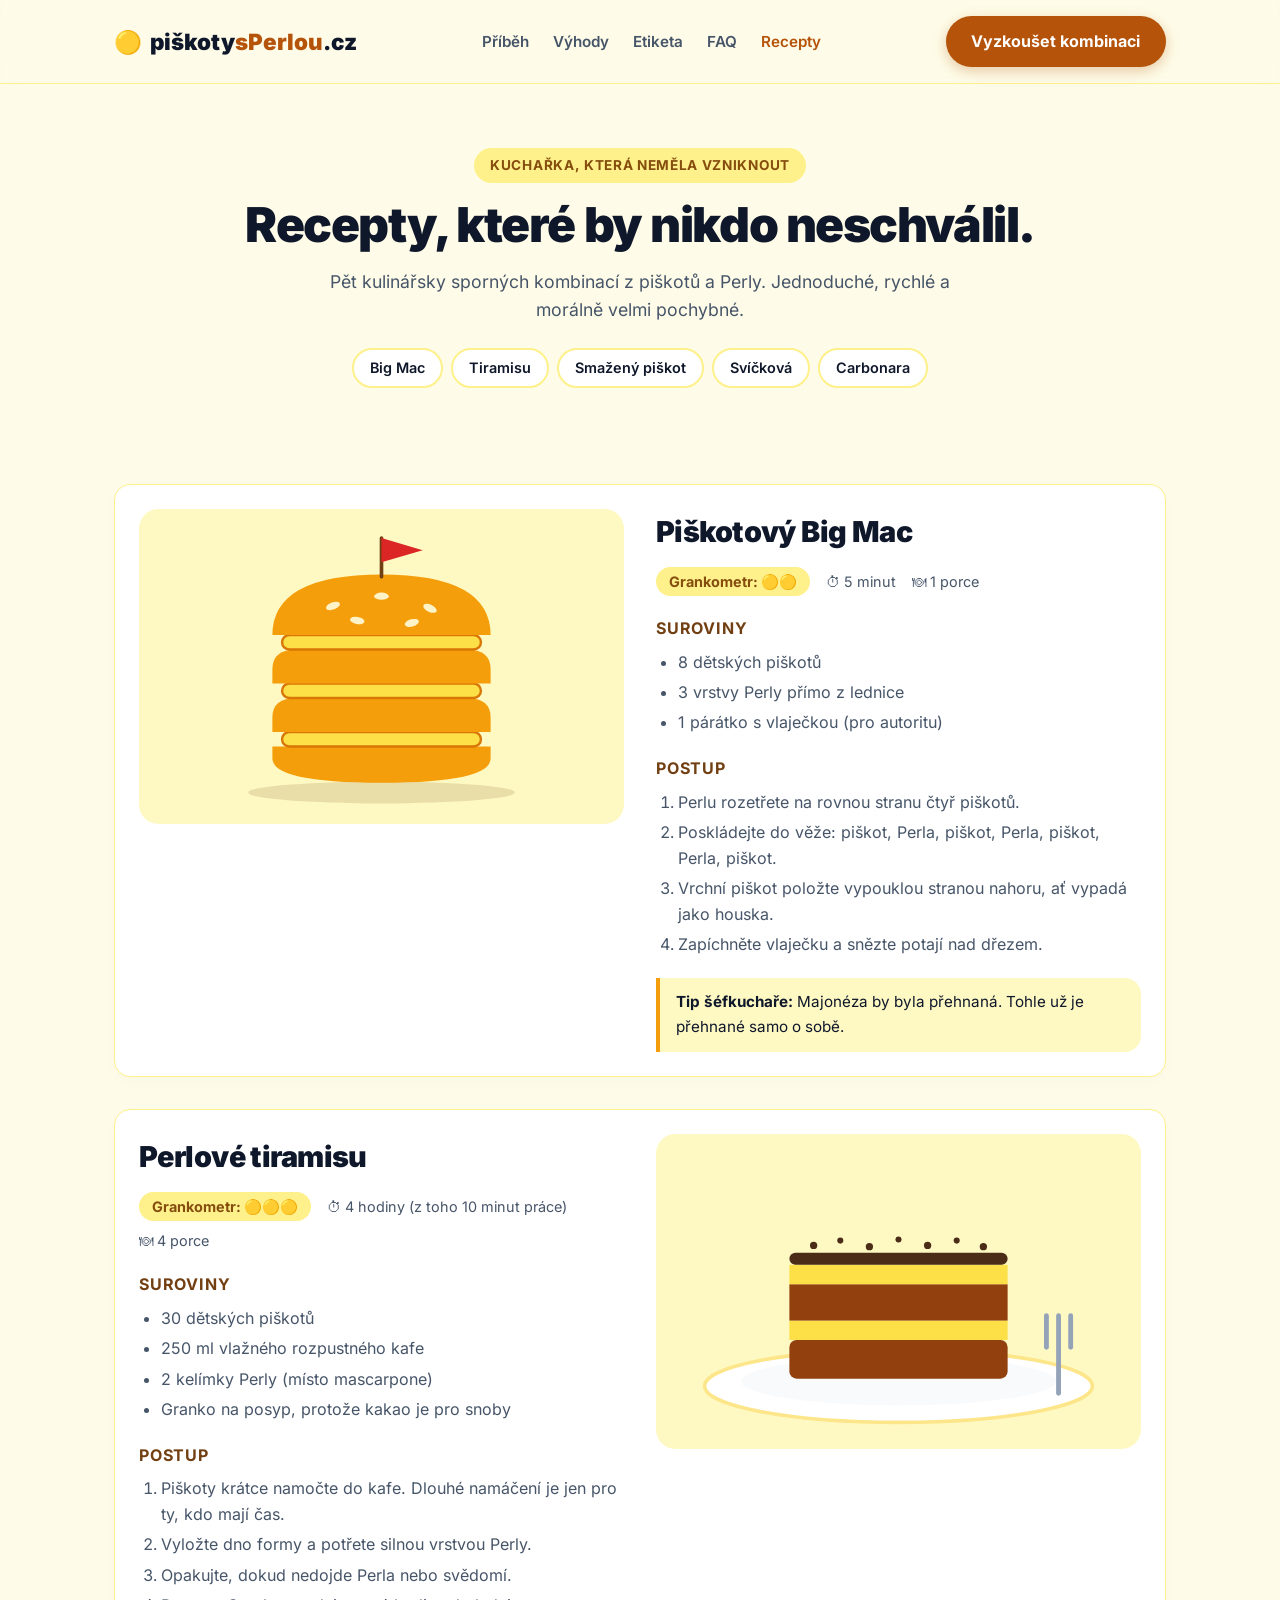
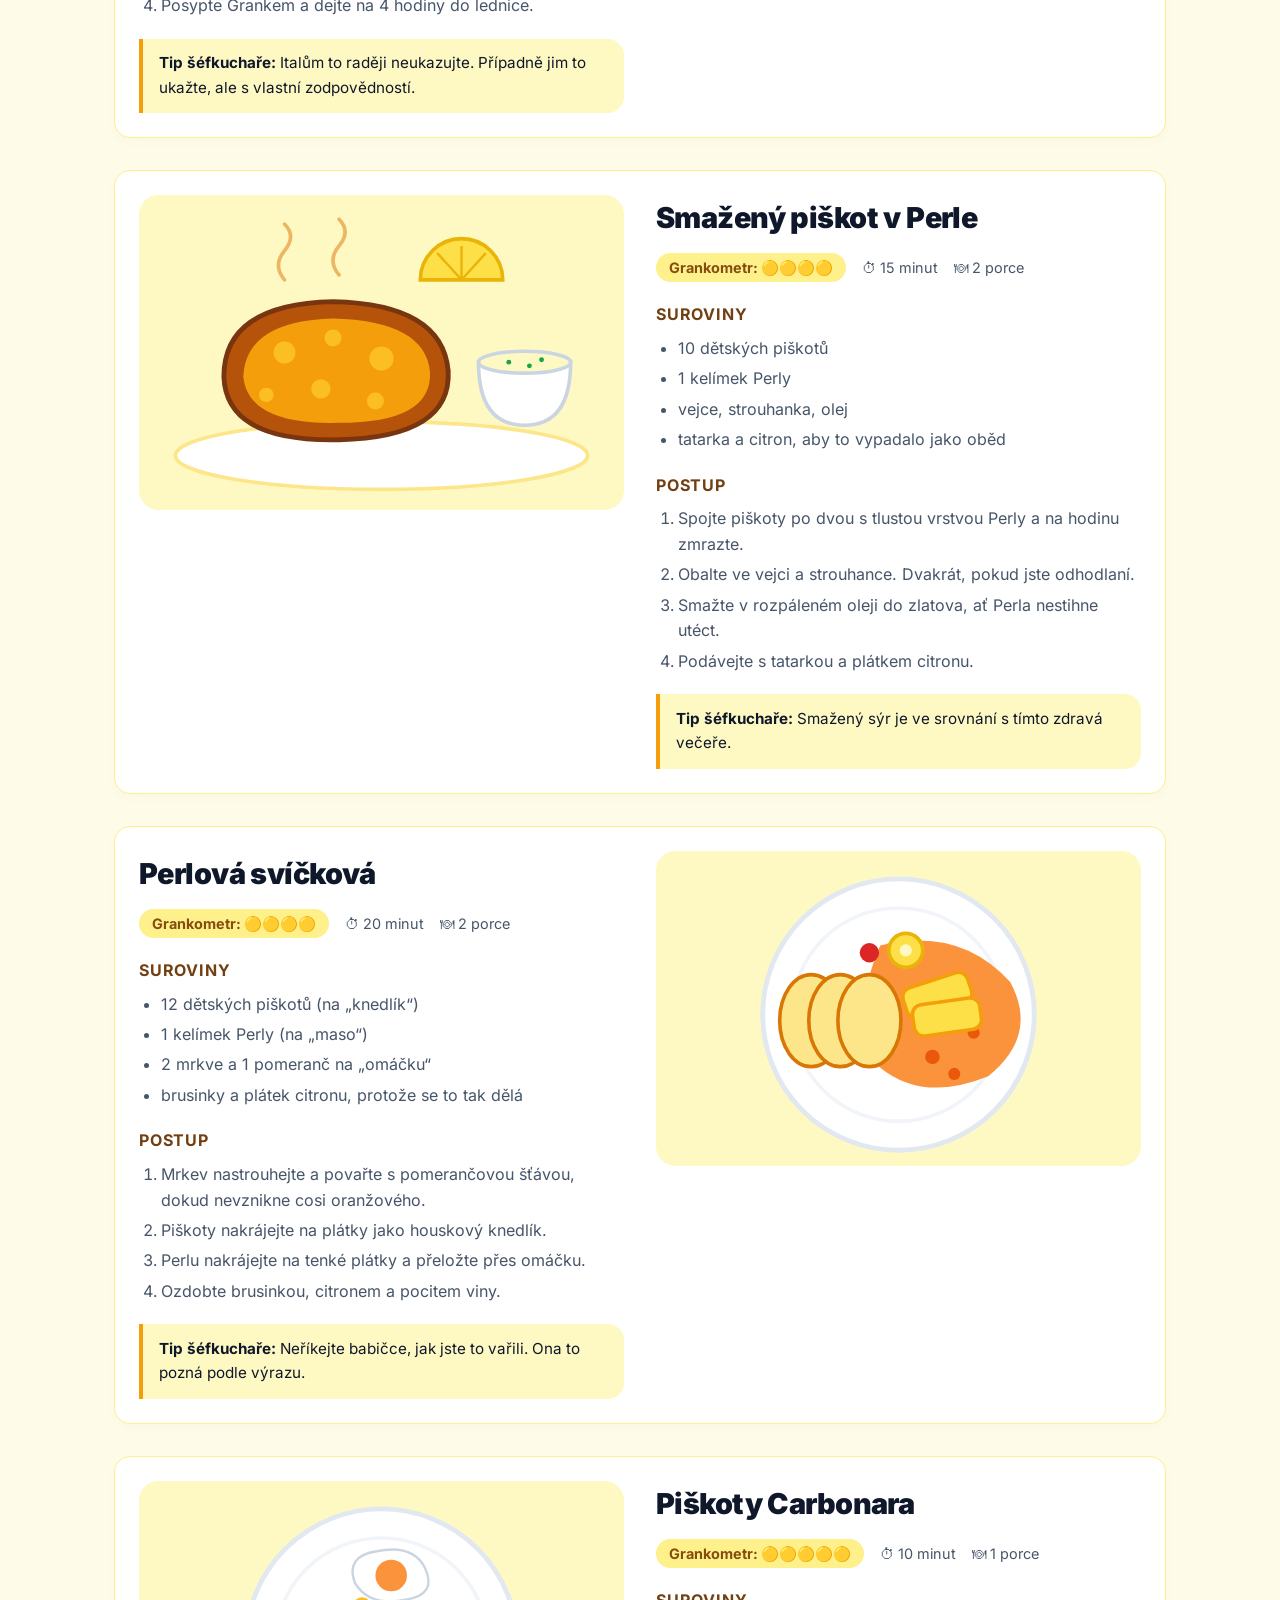
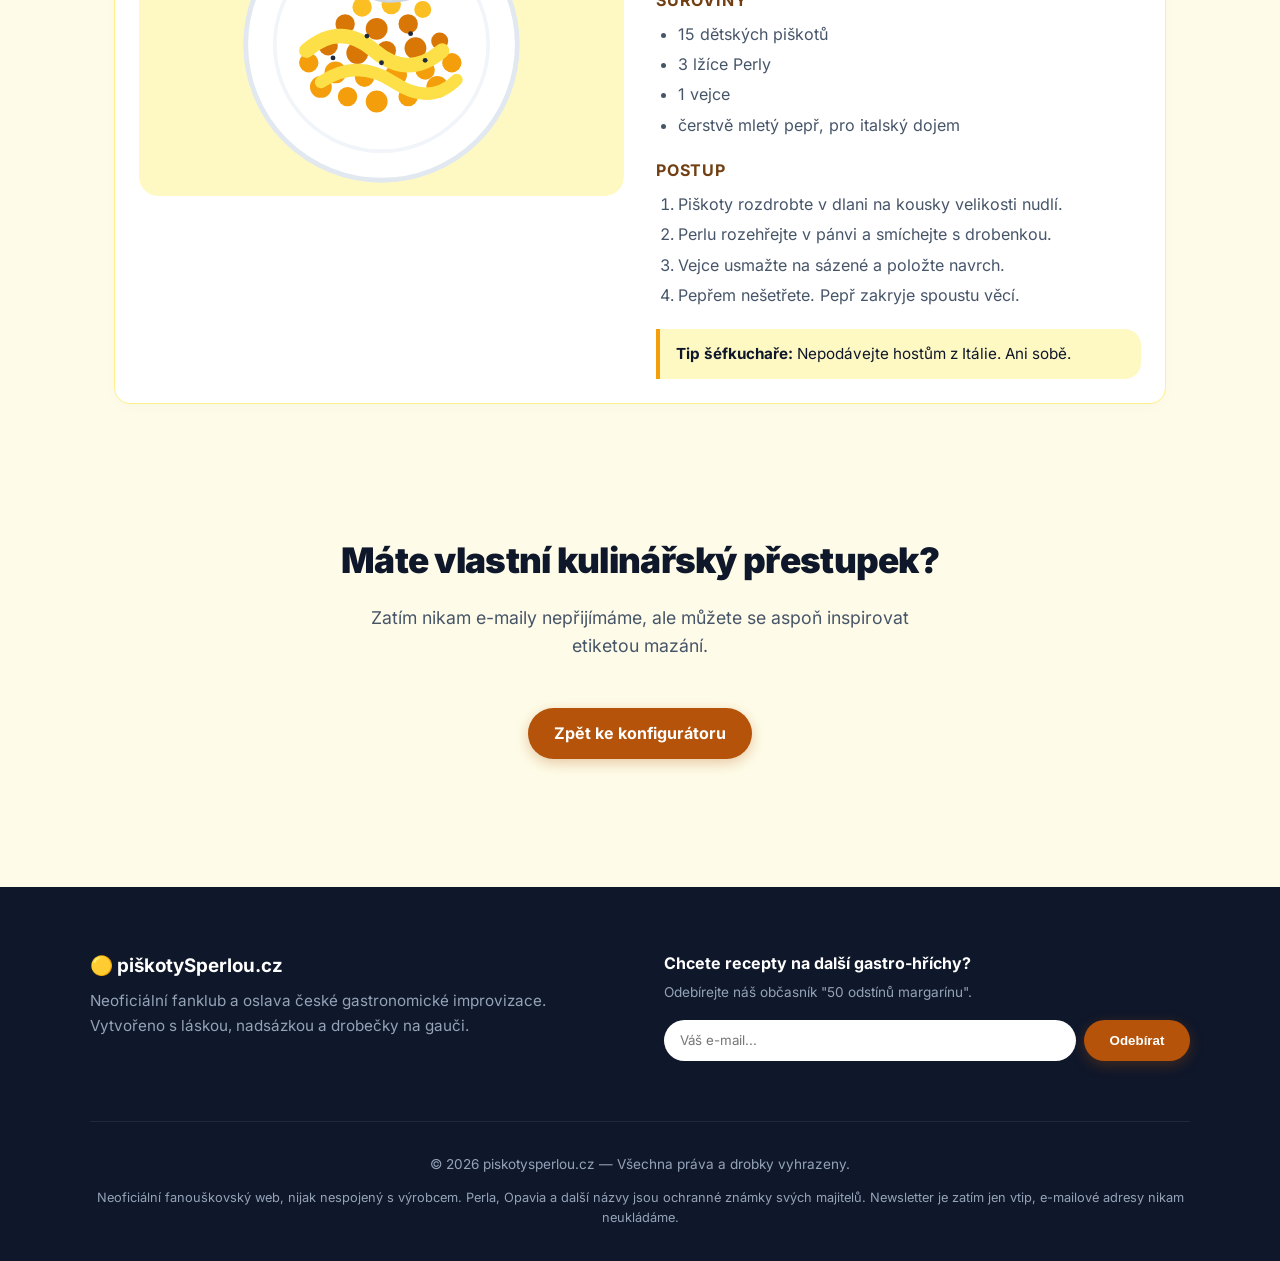
==== commit caa46ceb: "Rename recipe badge to Grankometr Co-Authored-By: Claude Sonnet 5.5 <noreply@anthropic.com>" ====
--- a/recepty.html
+++ b/recepty.html
@@ -152,7 +152,7 @@
                 <div class="recipe-body">
                     <h2>Piškotový Big Mac</h2>
                     <p class="recipe-meta">
-                        <span class="recipe-badge">Úroveň hrůzy: 🟡🟡</span>
+                        <span class="recipe-badge">Grankometr: 🟡🟡</span>
                         <span>⏱ 5 minut</span>
                         <span>🍽 1 porce</span>
                     </p>
@@ -178,7 +178,7 @@
                 <div class="recipe-body">
                     <h2>Perlové tiramisu</h2>
                     <p class="recipe-meta">
-                        <span class="recipe-badge">Úroveň hrůzy: 🟡🟡🟡</span>
+                        <span class="recipe-badge">Grankometr: 🟡🟡🟡</span>
                         <span>⏱ 4 hodiny (z toho 10 minut práce)</span>
                         <span>🍽 4 porce</span>
                     </p>
@@ -205,7 +205,7 @@
                 <div class="recipe-body">
                     <h2>Smažený piškot v Perle</h2>
                     <p class="recipe-meta">
-                        <span class="recipe-badge">Úroveň hrůzy: 🟡🟡🟡🟡</span>
+                        <span class="recipe-badge">Grankometr: 🟡🟡🟡🟡</span>
                         <span>⏱ 15 minut</span>
                         <span>🍽 2 porce</span>
                     </p>
@@ -232,7 +232,7 @@
                 <div class="recipe-body">
                     <h2>Perlová svíčková</h2>
                     <p class="recipe-meta">
-                        <span class="recipe-badge">Úroveň hrůzy: 🟡🟡🟡🟡</span>
+                        <span class="recipe-badge">Grankometr: 🟡🟡🟡🟡</span>
                         <span>⏱ 20 minut</span>
                         <span>🍽 2 porce</span>
                     </p>
@@ -259,7 +259,7 @@
                 <div class="recipe-body">
                     <h2>Piškoty Carbonara</h2>
                     <p class="recipe-meta">
-                        <span class="recipe-badge">Úroveň hrůzy: 🟡🟡🟡🟡🟡</span>
+                        <span class="recipe-badge">Grankometr: 🟡🟡🟡🟡🟡</span>
                         <span>⏱ 10 minut</span>
                         <span>🍽 1 porce</span>
                     </p>
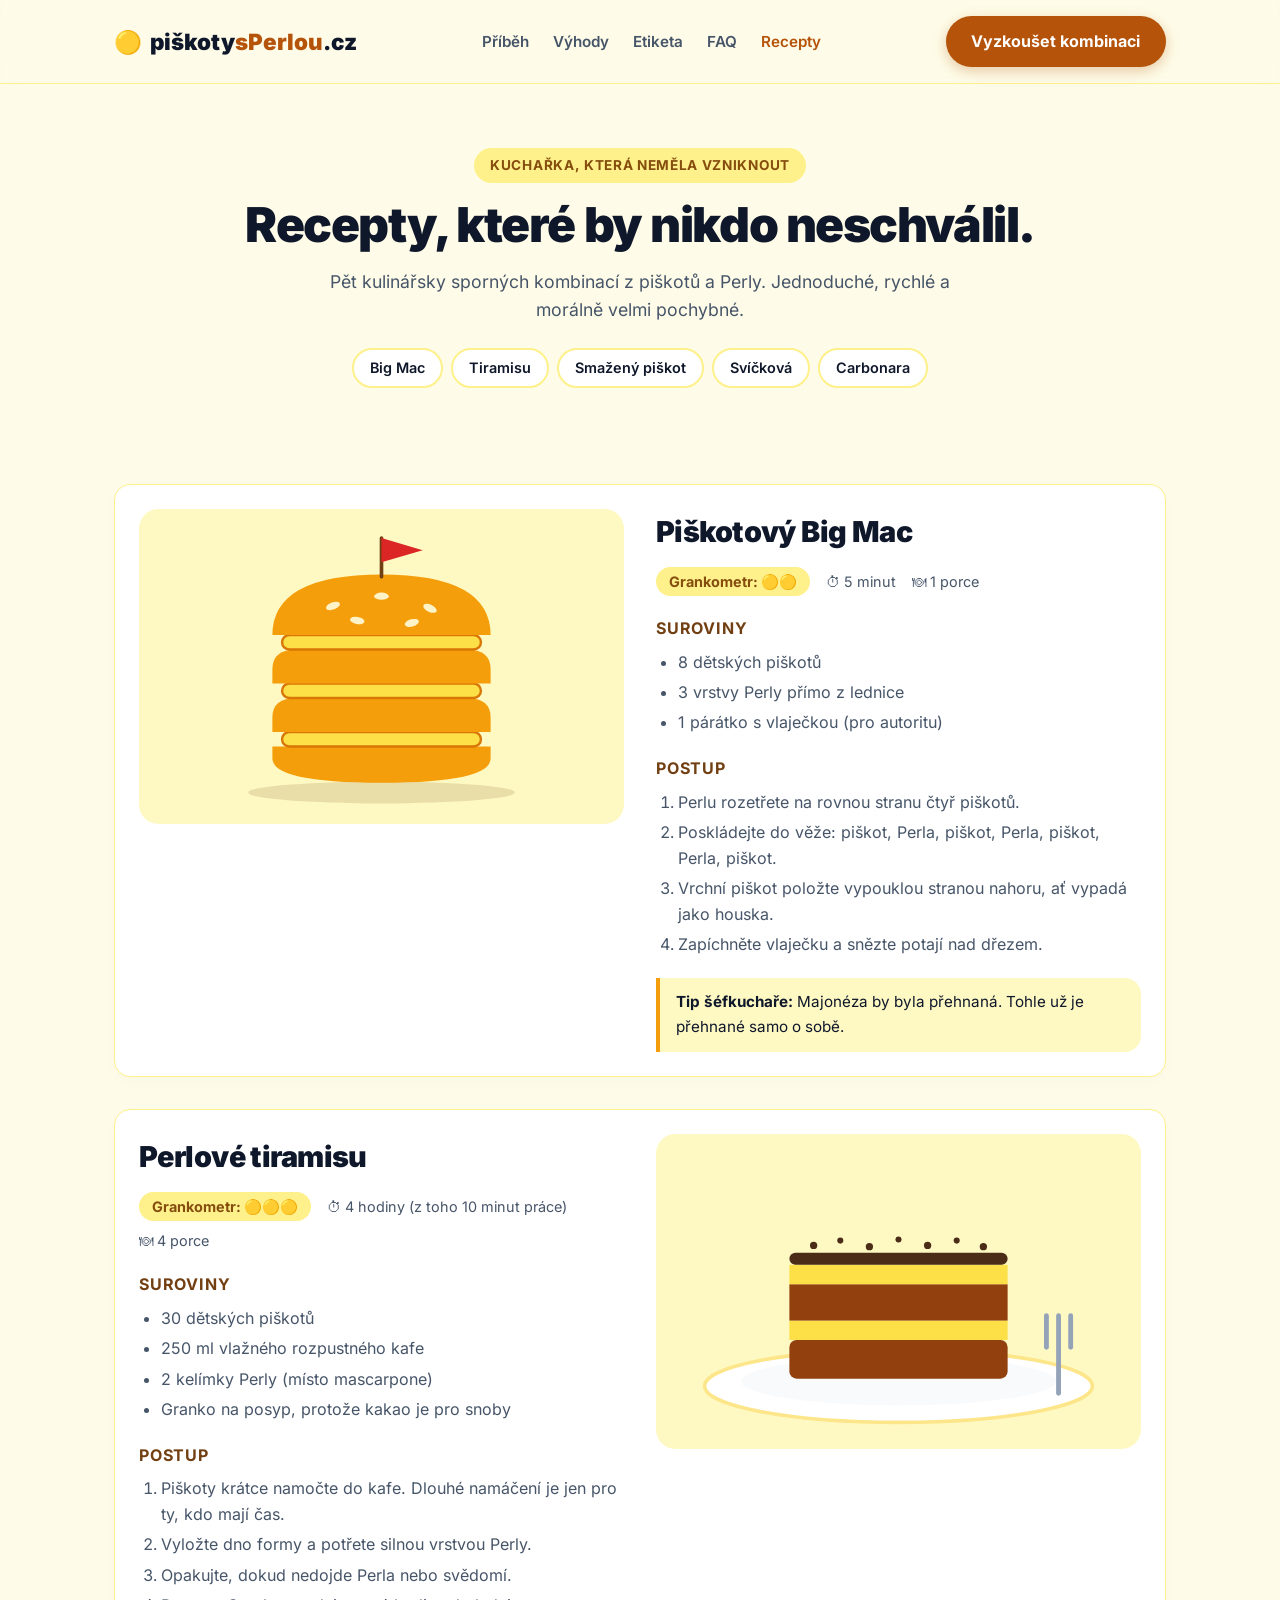
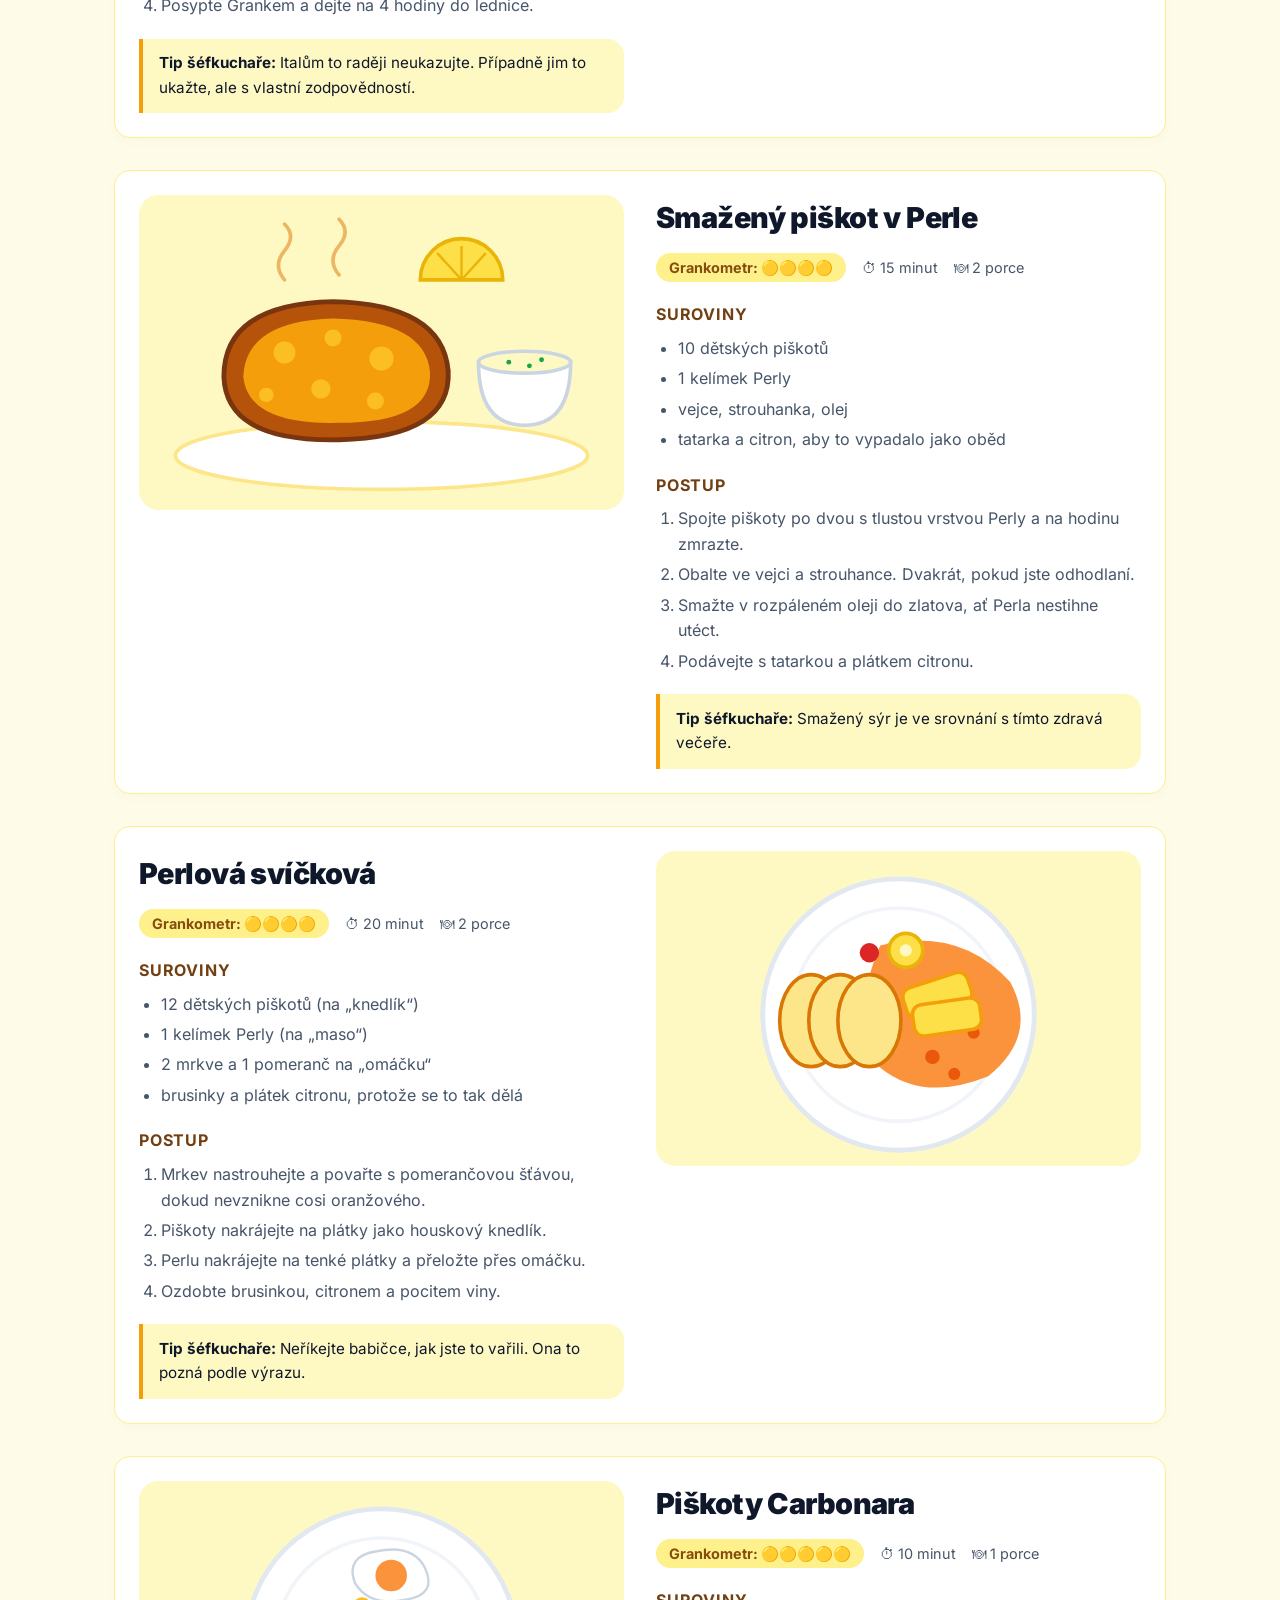
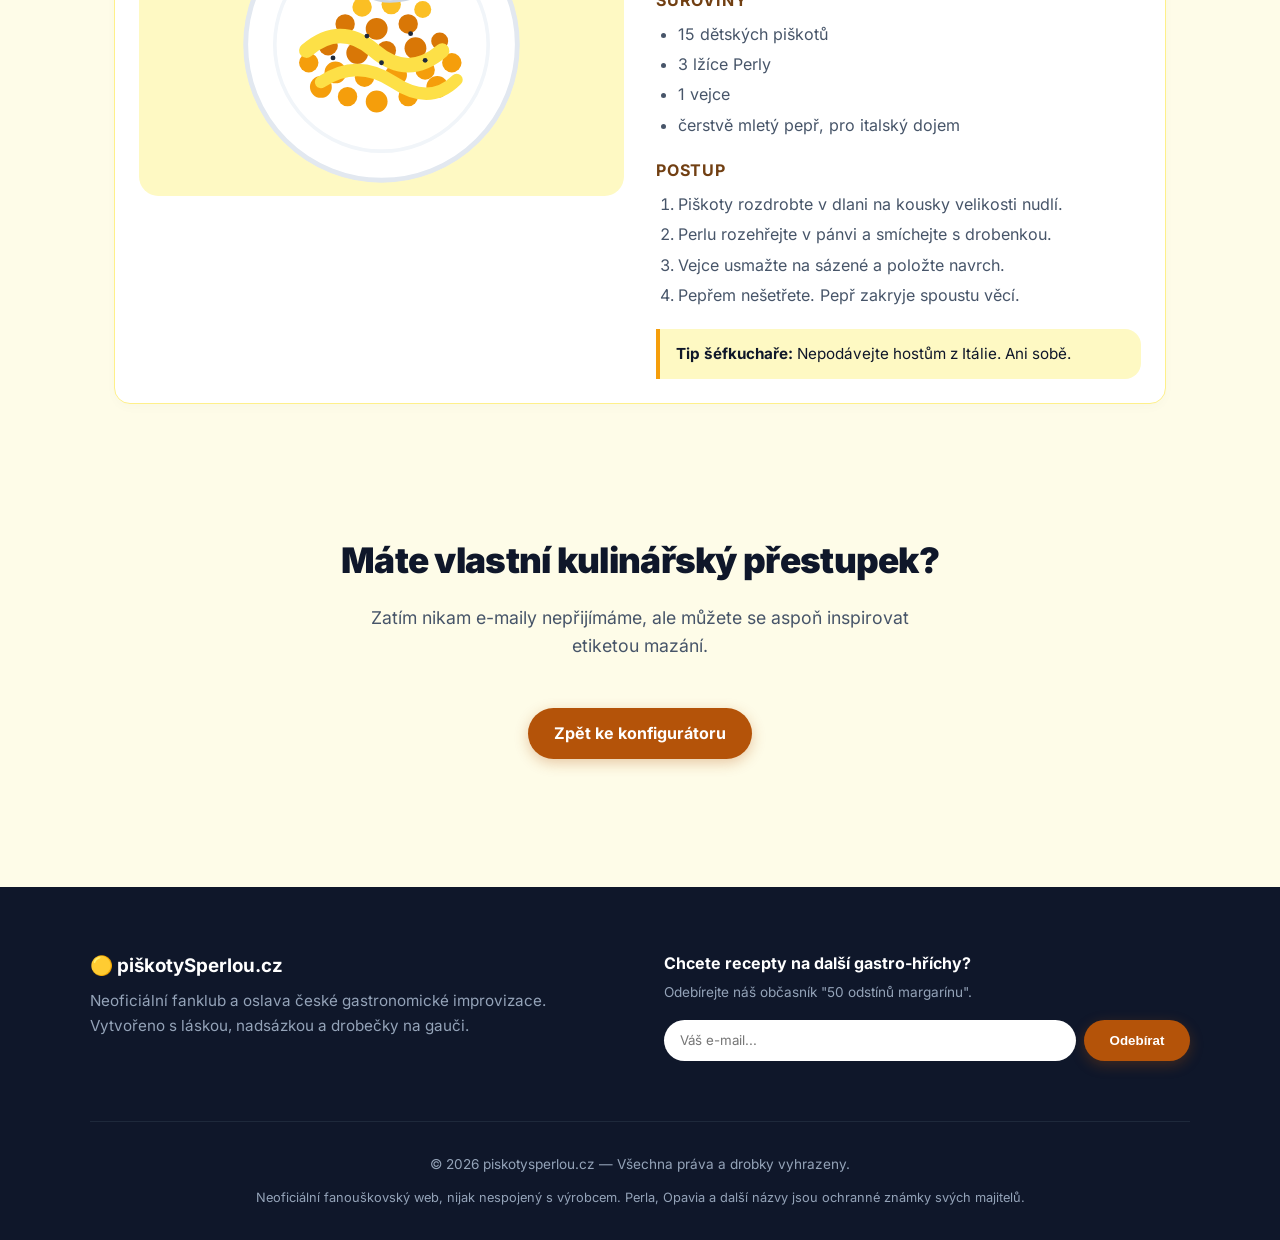
==== commit 25ee5803: "Drop 'just a joke' newsletter disclaimers Co-Authored-By: Claude Sonnet 5.5 <noreply@anthropic.com>" ====
--- a/recepty.html
+++ b/recepty.html
@@ -311,7 +311,7 @@
         </div>
         <div class="copyright">
             <p>&copy; <span id="year">2026</span> piskotysperlou.cz — Všechna práva a drobky vyhrazeny.</p>
-            <p class="disclaimer">Neoficiální fanouškovský web, nijak nespojený s výrobcem. Perla, Opavia a další názvy jsou ochranné známky svých majitelů. Newsletter je zatím jen vtip, e-mailové adresy nikam neukládáme.</p>
+            <p class="disclaimer">Neoficiální fanouškovský web, nijak nespojený s výrobcem. Perla, Opavia a další názvy jsou ochranné známky svých majitelů.</p>
         </div>
     </footer>
 
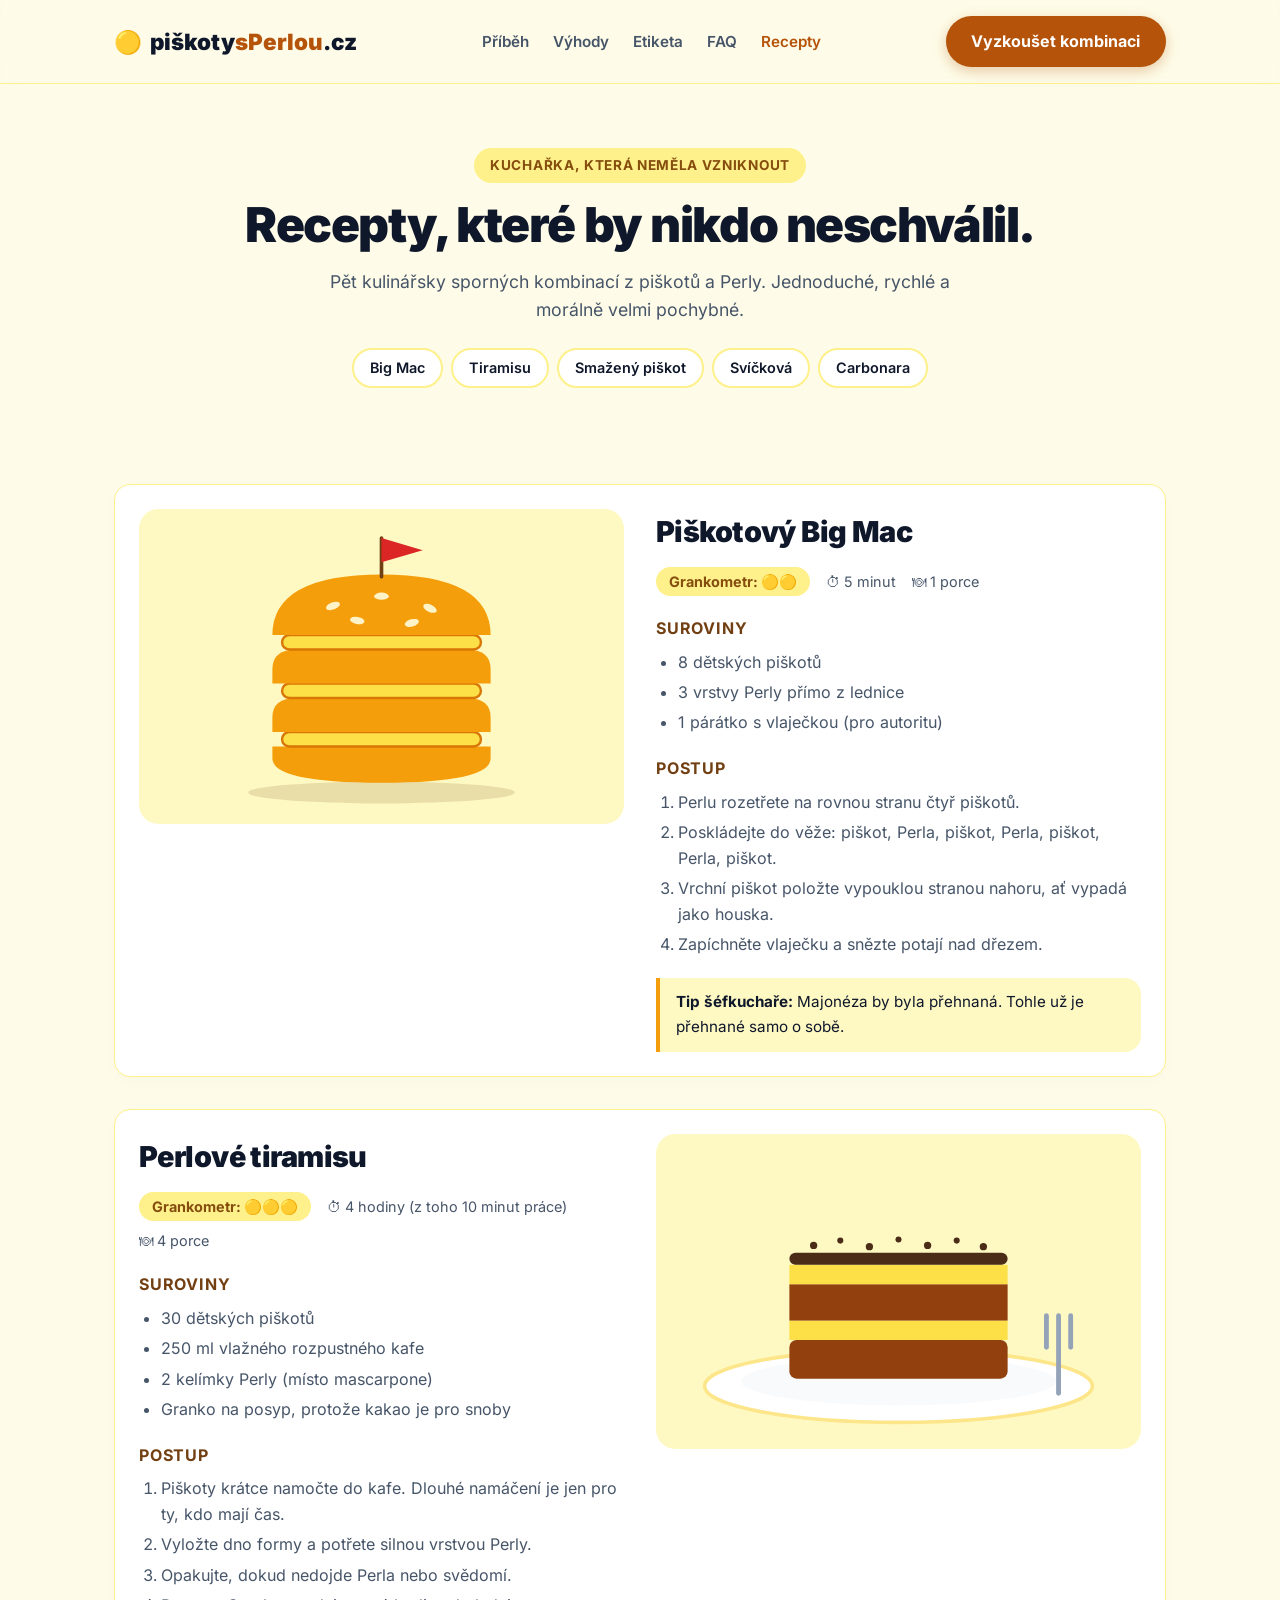
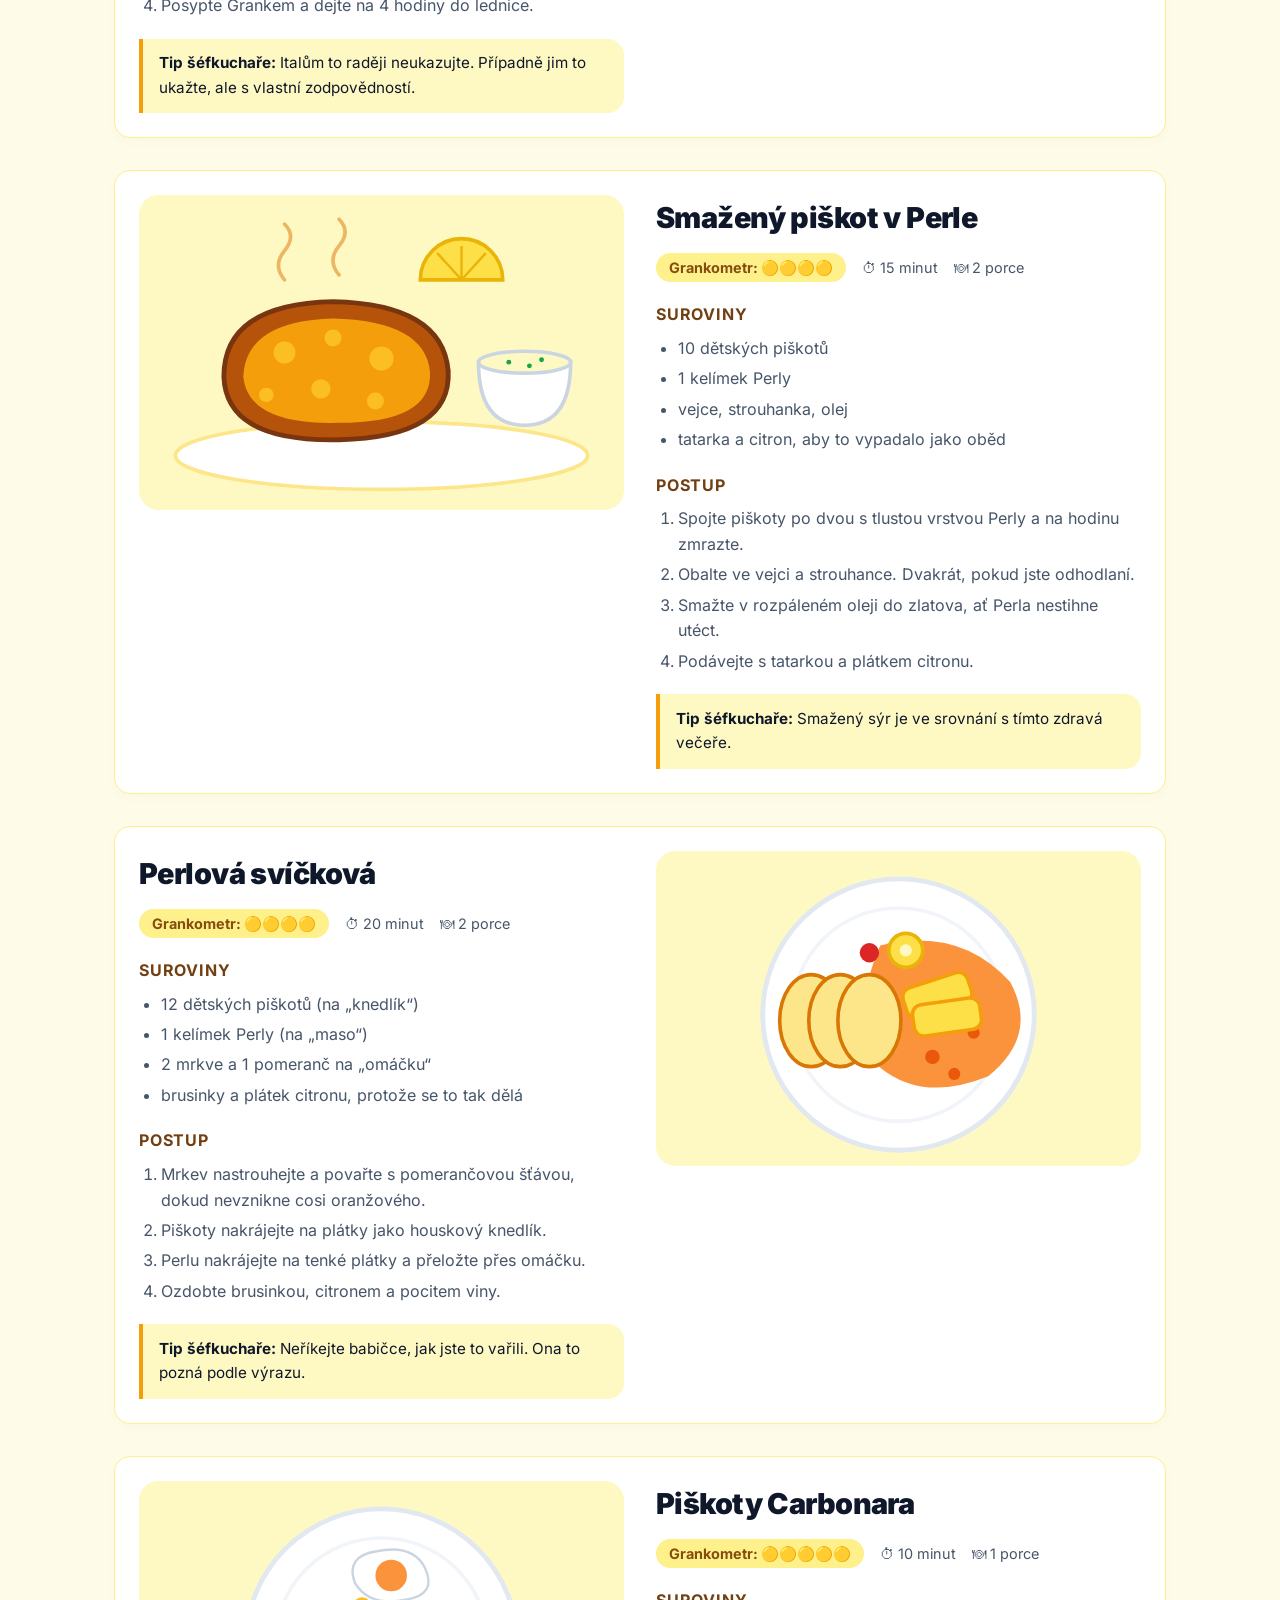
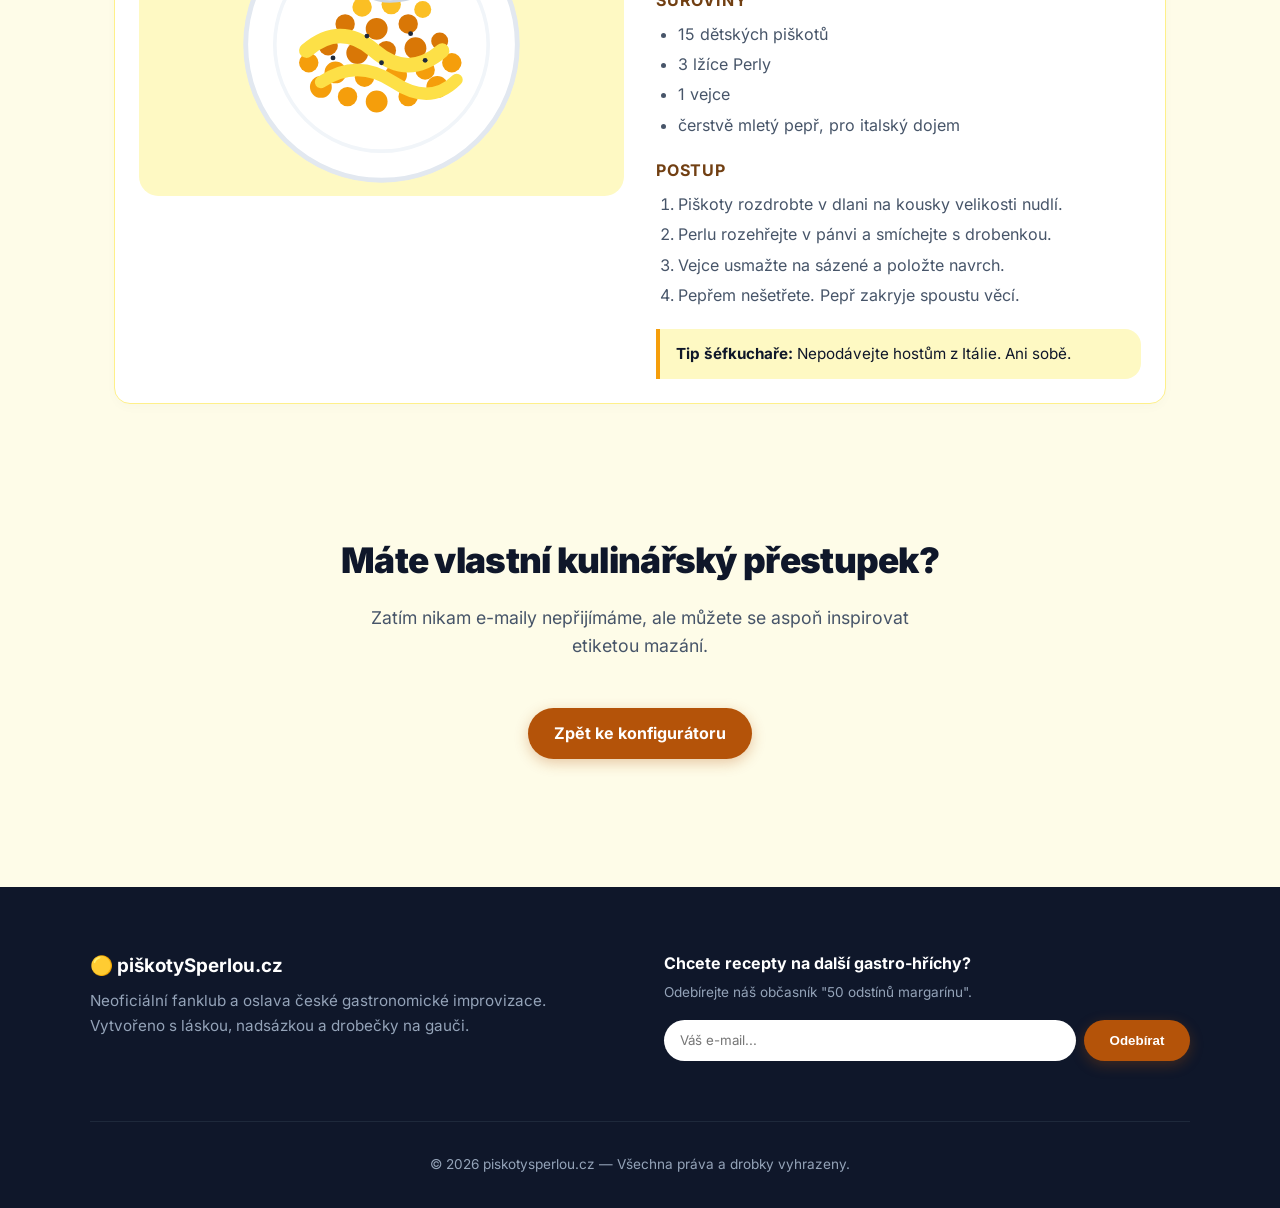
==== commit 55ff9497: "Remove trademark disclaimer from footer Co-Authored-By: Claude Sonnet 5.5 <noreply@anthropic.com>" ====
--- a/recepty.html
+++ b/recepty.html
@@ -311,7 +311,6 @@
         </div>
         <div class="copyright">
             <p>&copy; <span id="year">2026</span> piskotysperlou.cz — Všechna práva a drobky vyhrazeny.</p>
-            <p class="disclaimer">Neoficiální fanouškovský web, nijak nespojený s výrobcem. Perla, Opavia a další názvy jsou ochranné známky svých majitelů.</p>
         </div>
     </footer>
 
--- a/css/style.css
+++ b/css/style.css
@@ -850,11 +850,6 @@
     margin: 0 auto;
 }
 
-.copyright .disclaimer {
-    margin-top: 0.75rem;
-    font-size: 0.8rem;
-}
-
 /* RESPONSIVE */
 @media (max-width: 1024px) {
     .hero h1 {
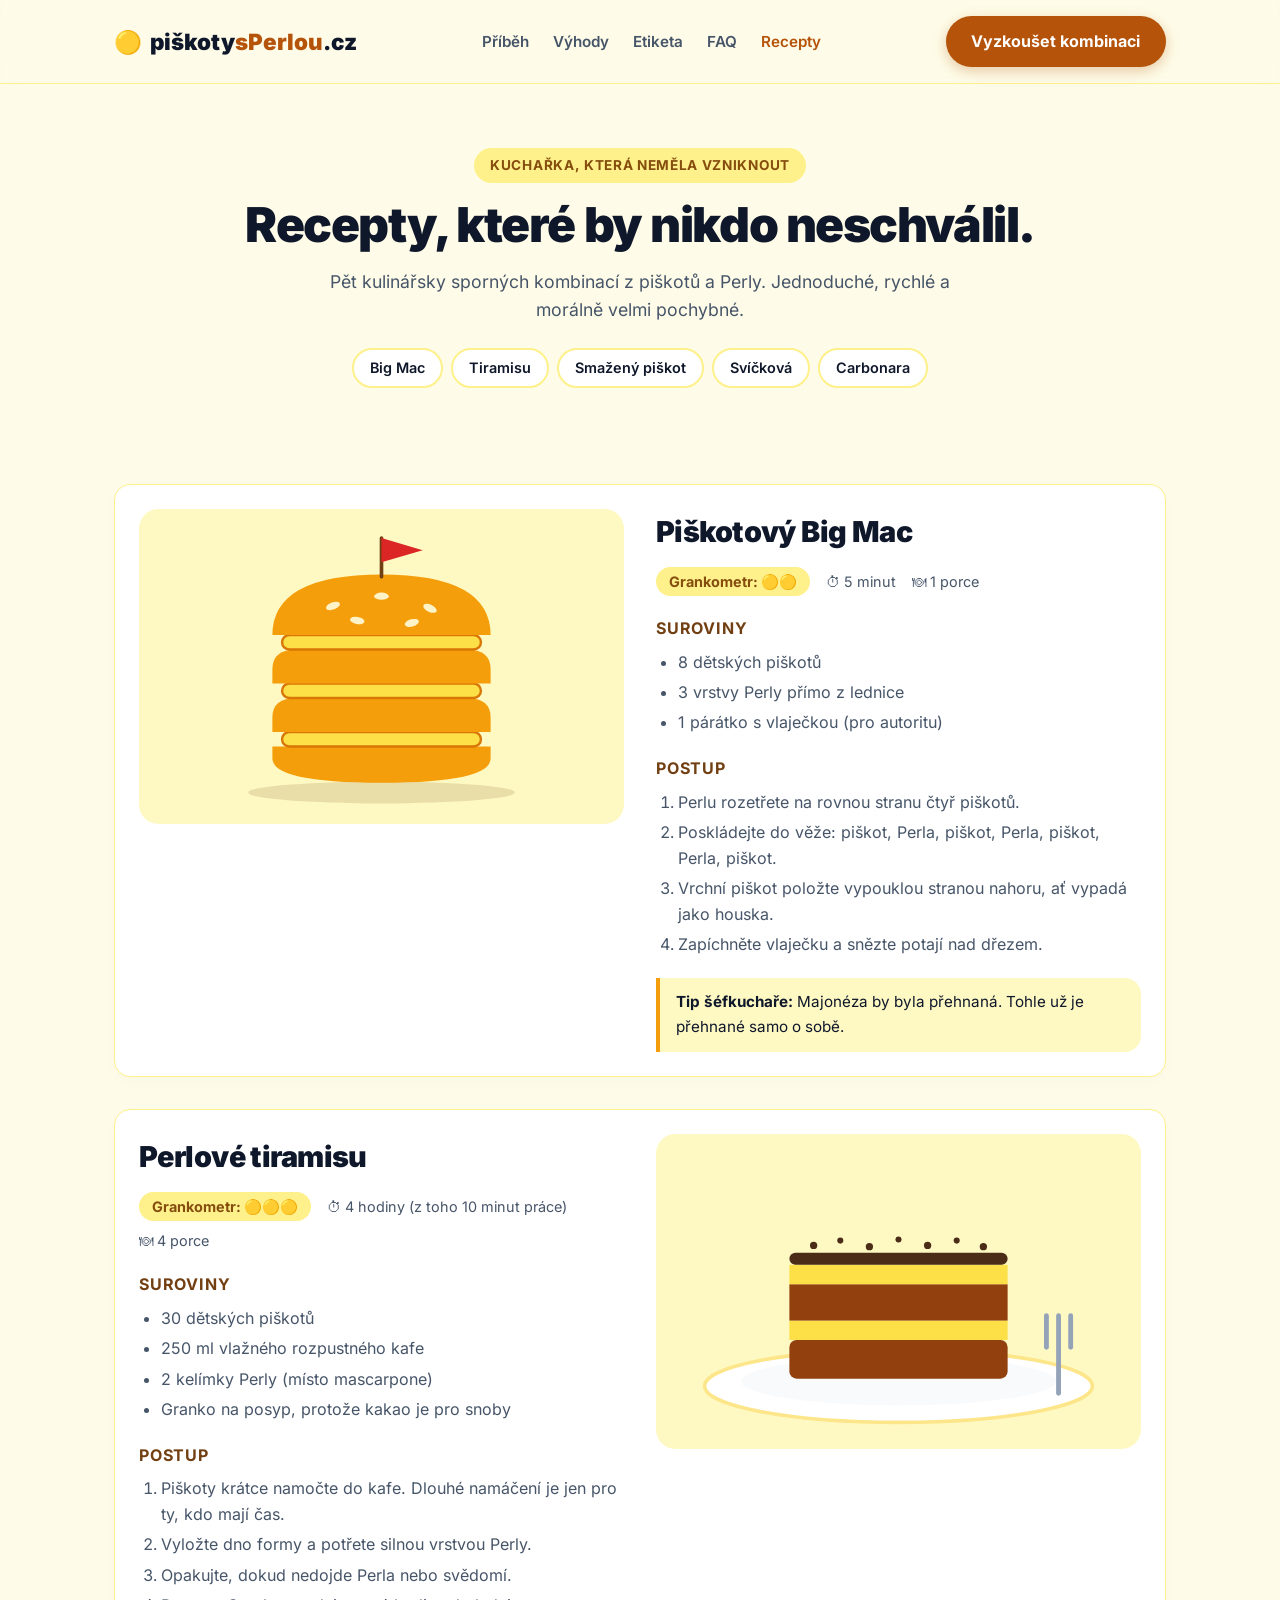
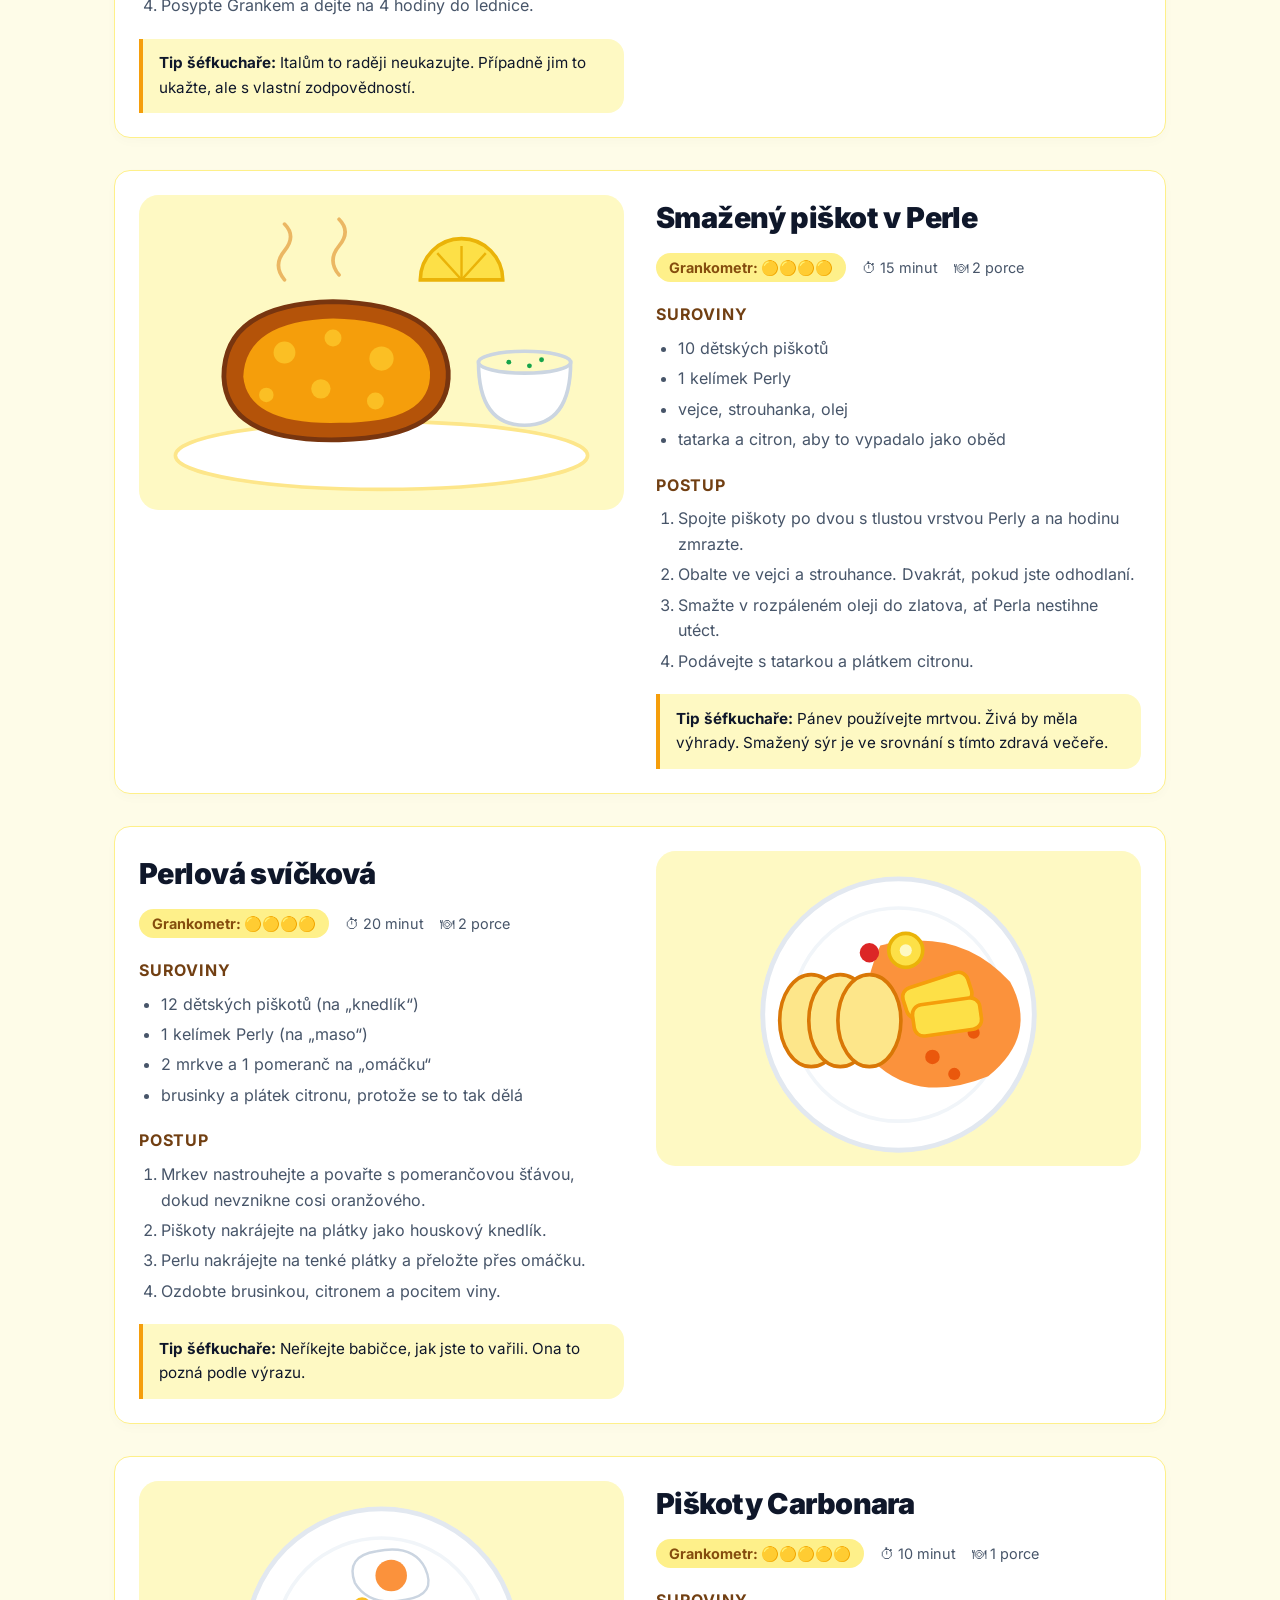
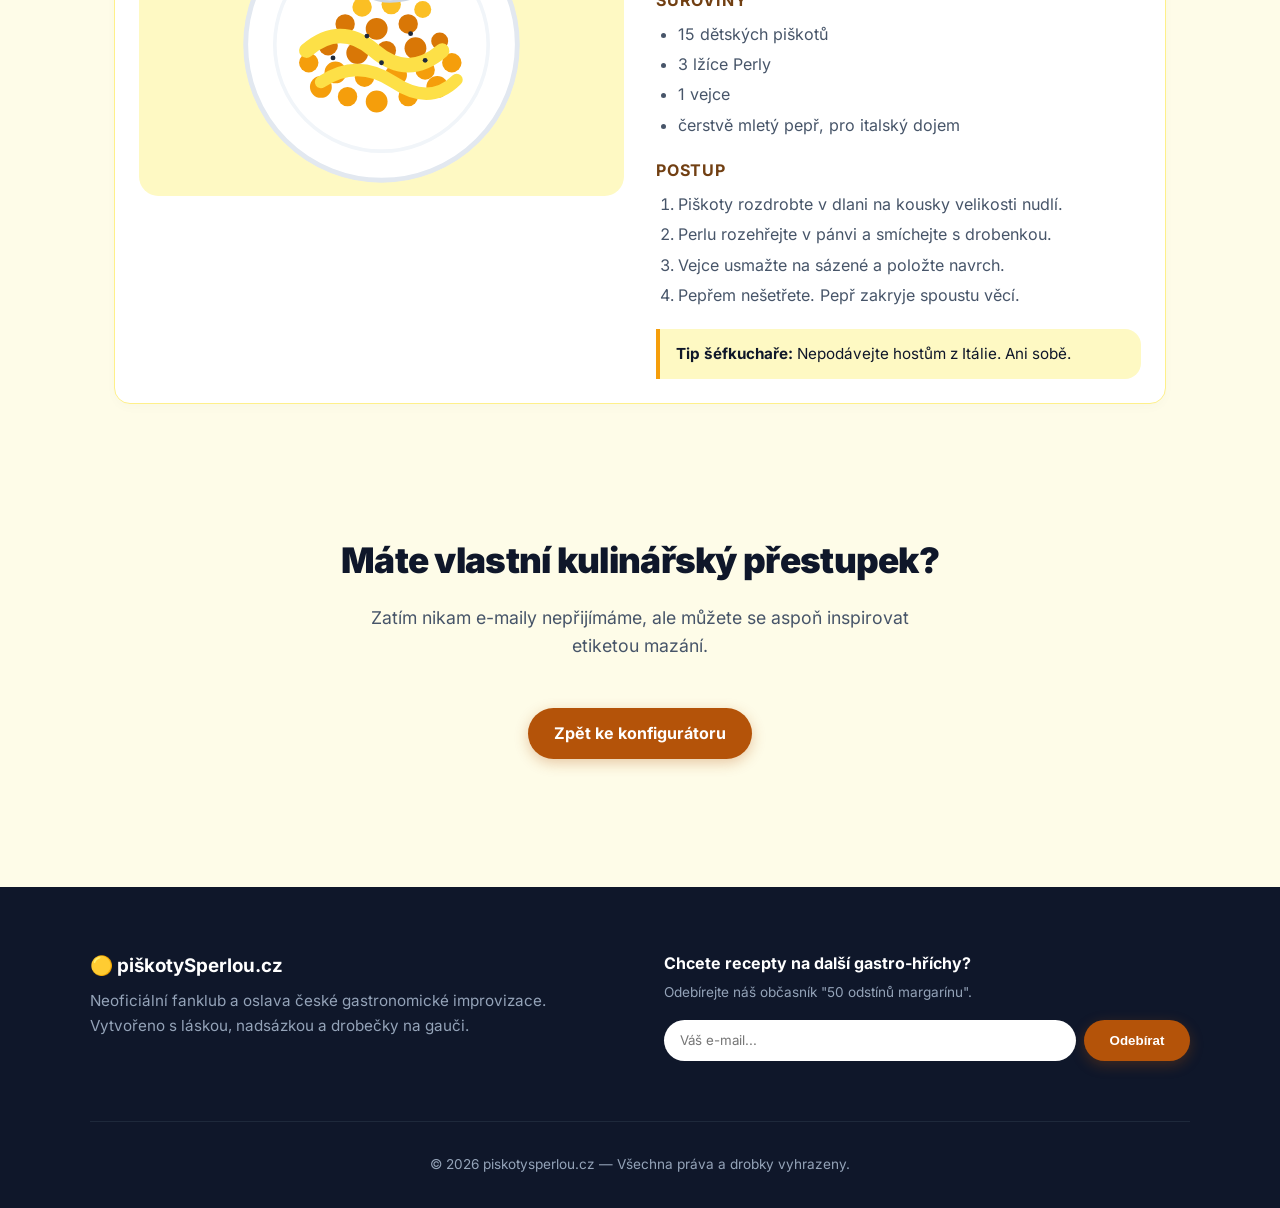
==== commit 325ab377: "Add mrtvá pánev: FAQ entry and fried-piškot recipe tip Co-Authored-By: Claude Sonnet 5.5 <noreply@an" ====
--- a/recepty.html
+++ b/recepty.html
@@ -223,7 +223,7 @@
                         <li>Smažte v rozpáleném oleji do zlatova, ať Perla nestihne utéct.</li>
                         <li>Podávejte s tatarkou a plátkem citronu.</li>
                     </ol>
-                    <p class="recipe-tip"><strong>Tip šéfkuchaře:</strong> Smažený sýr je ve srovnání s tímto zdravá večeře.</p>
+                    <p class="recipe-tip"><strong>Tip šéfkuchaře:</strong> Pánev používejte mrtvou. Živá by měla výhrady. Smažený sýr je ve srovnání s tímto zdravá večeře.</p>
                 </div>
             </article>
 
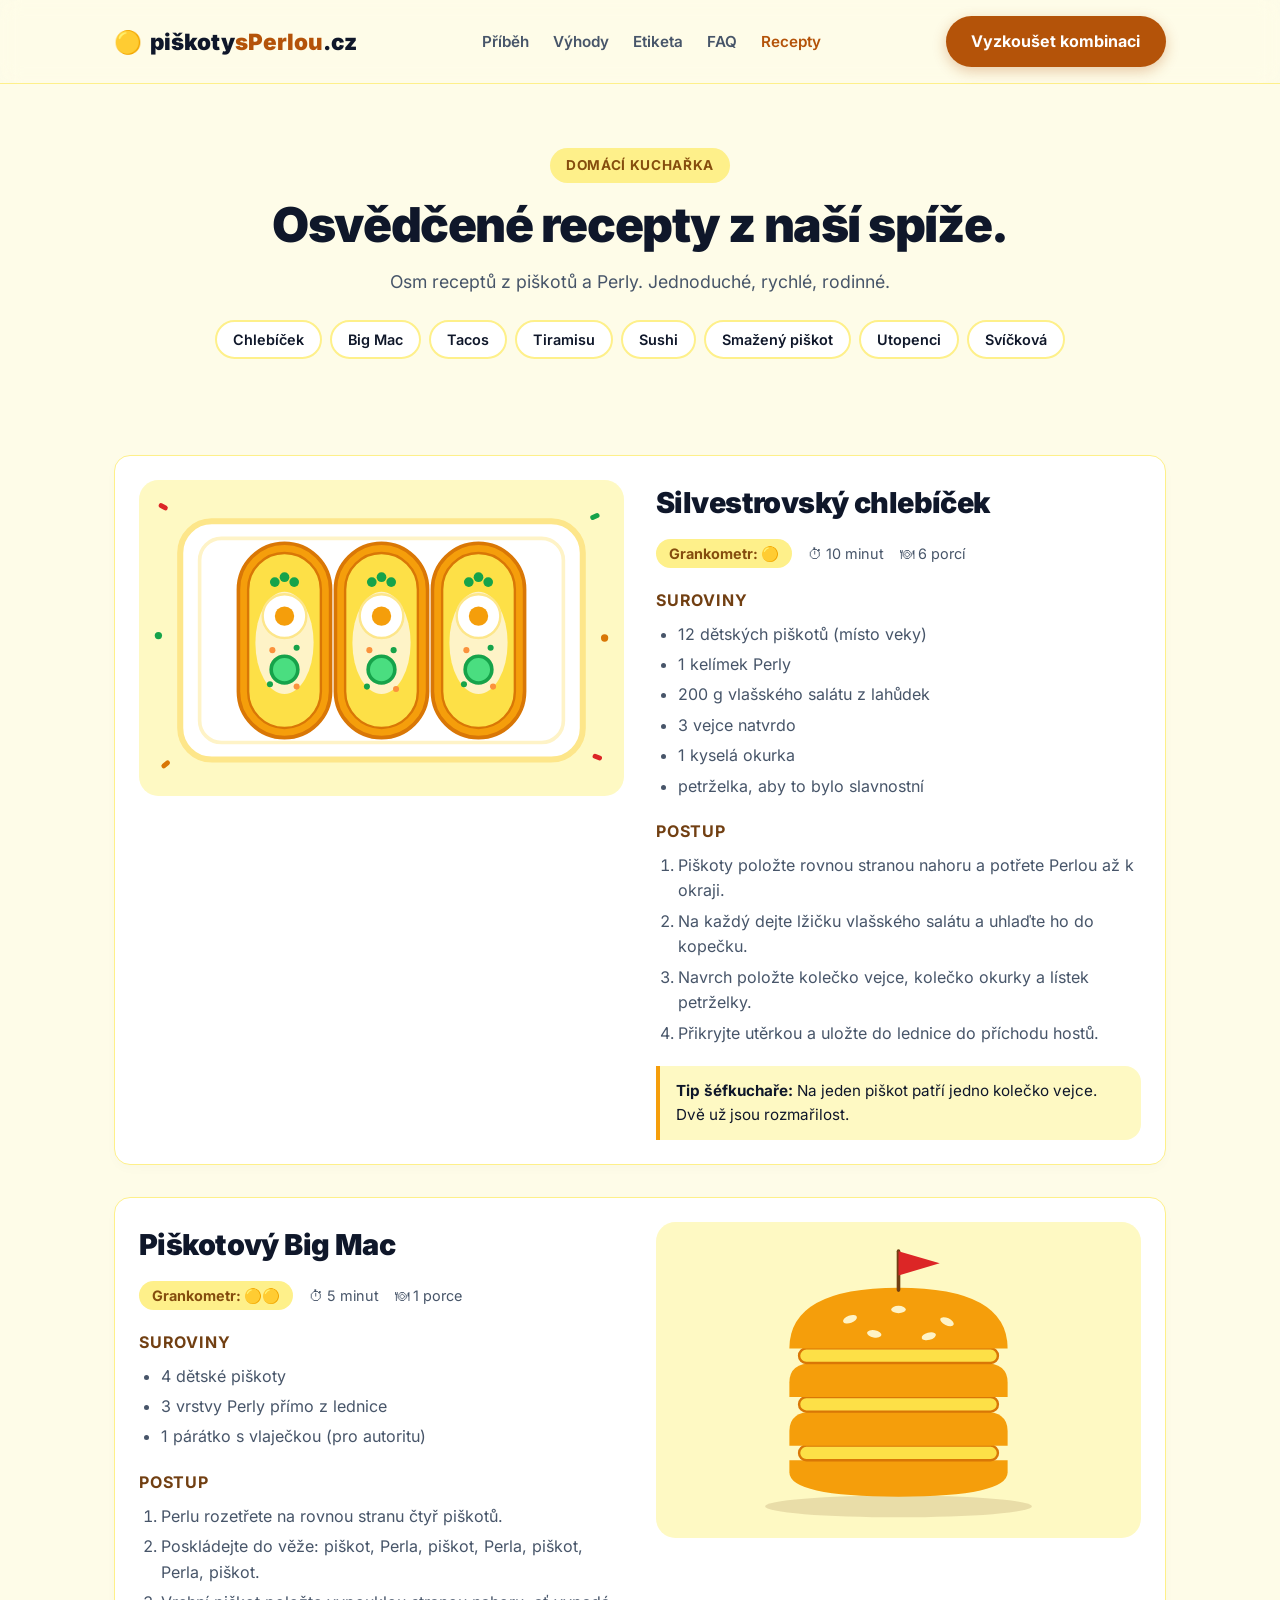
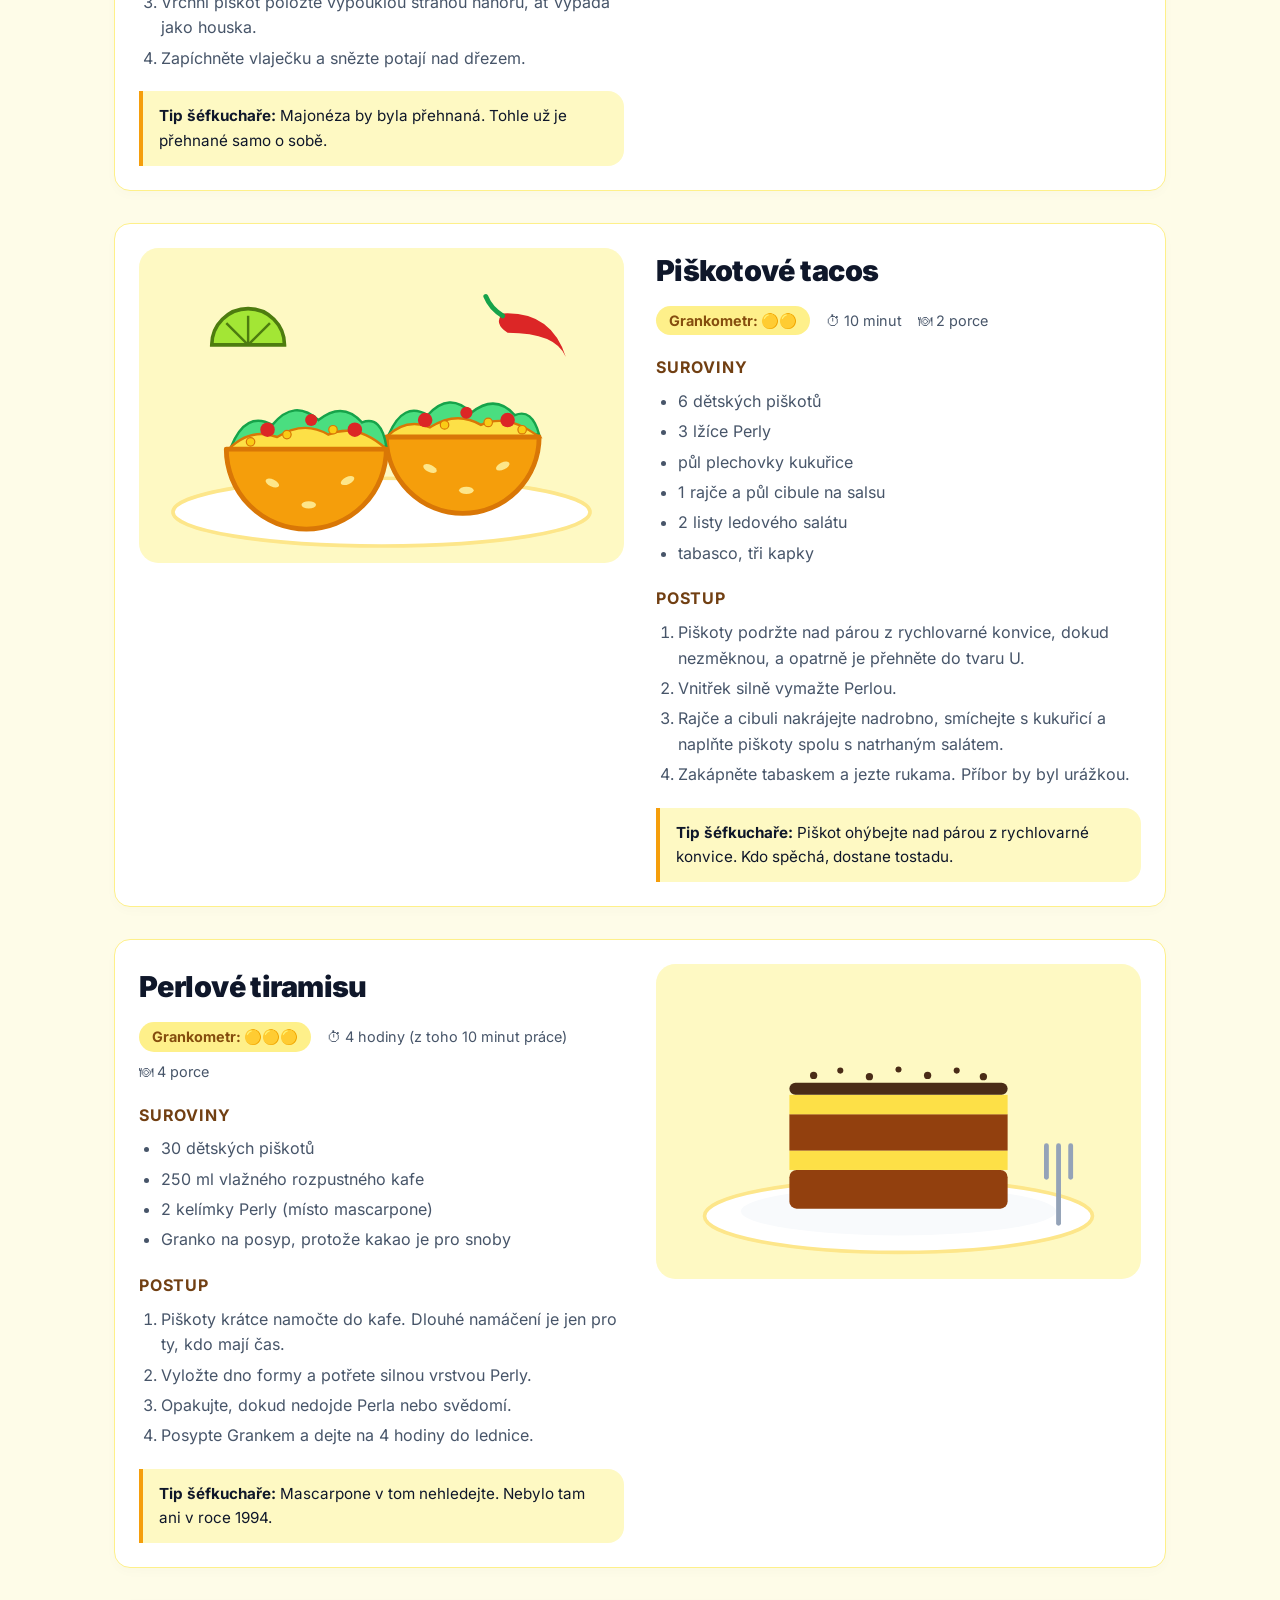
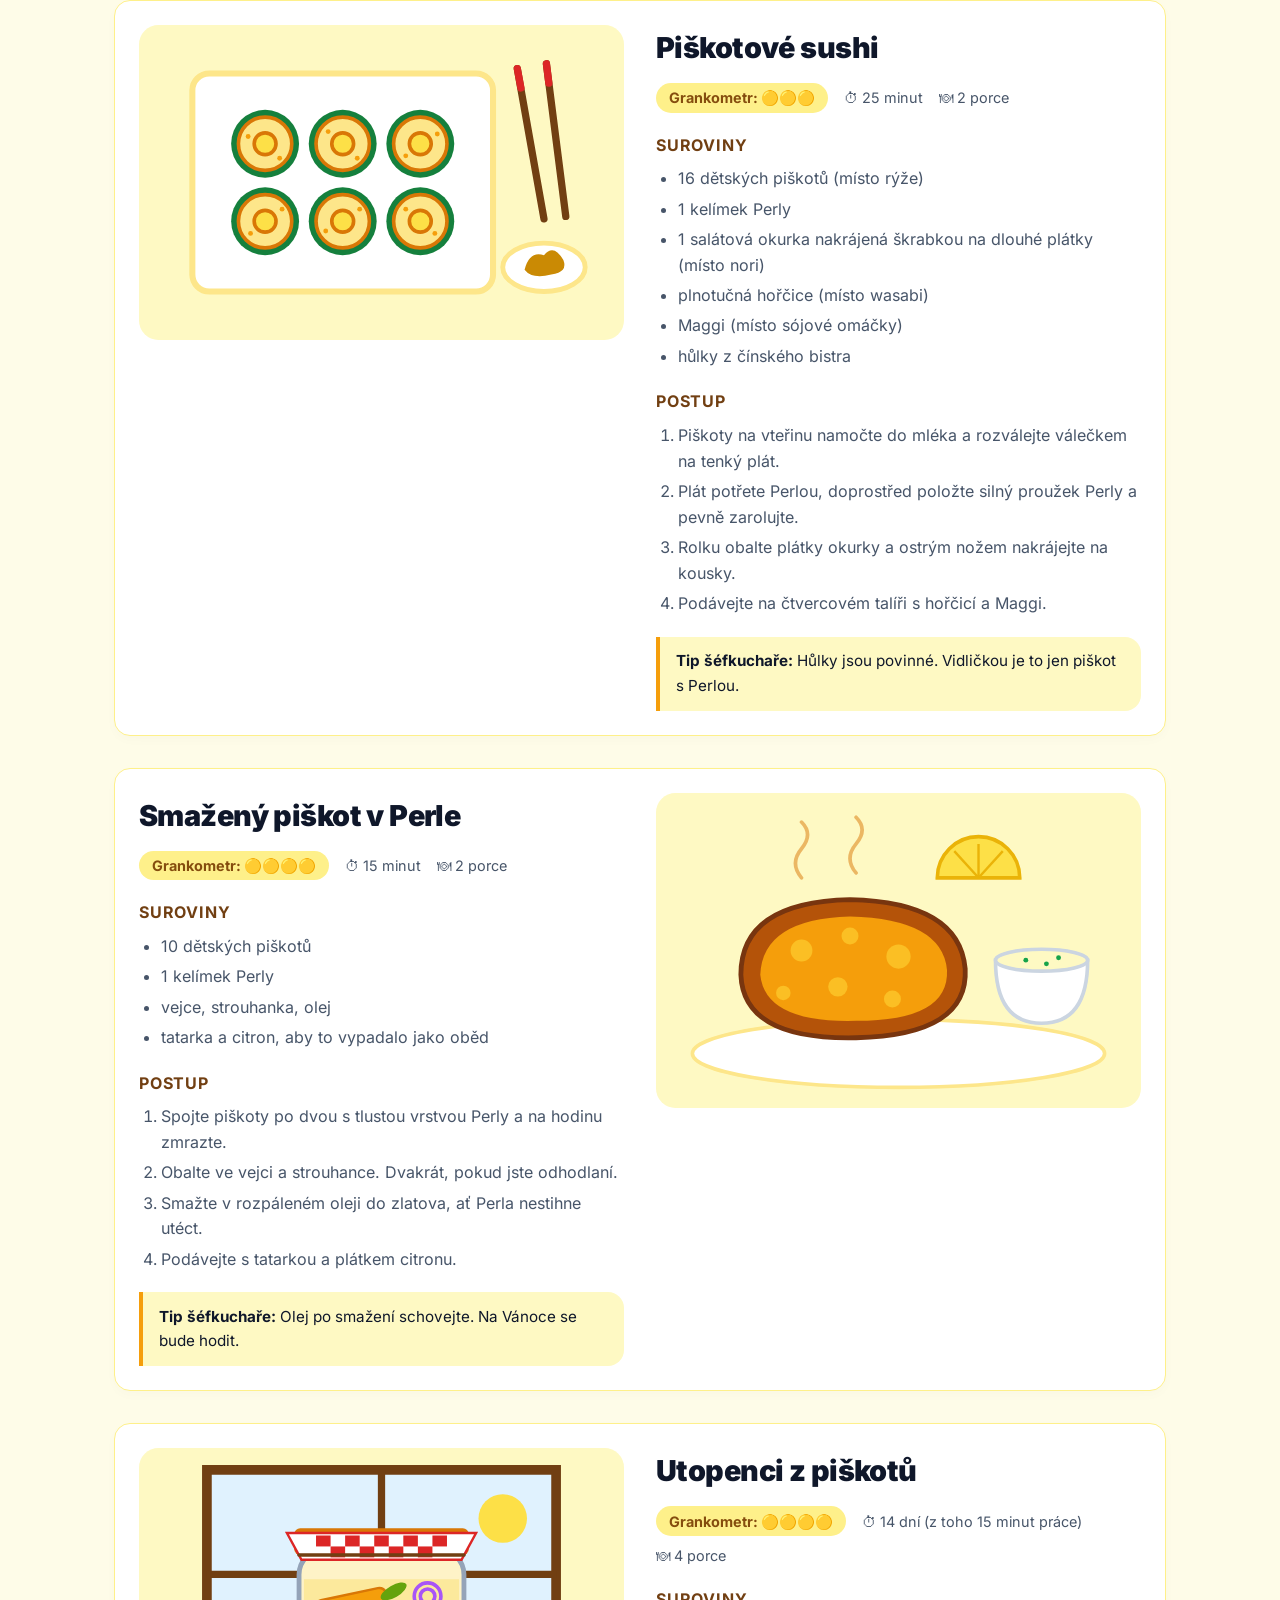
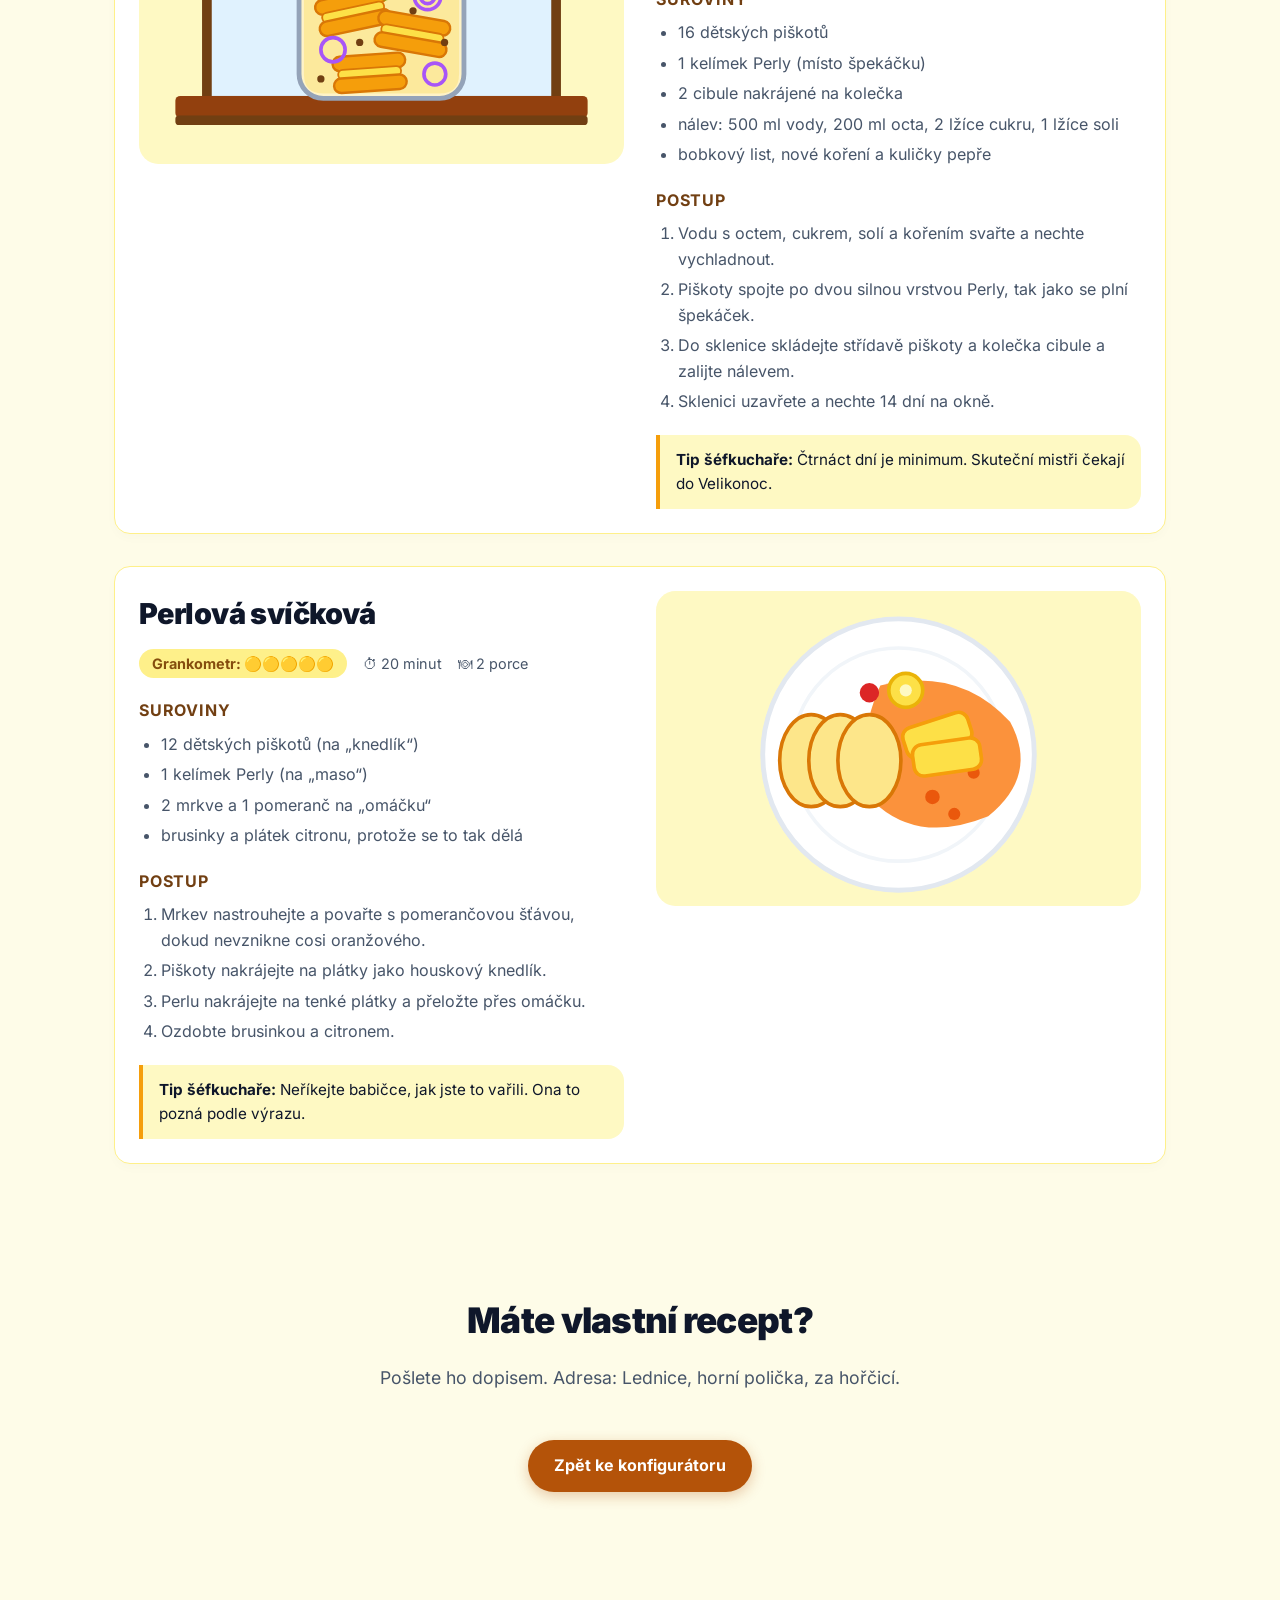
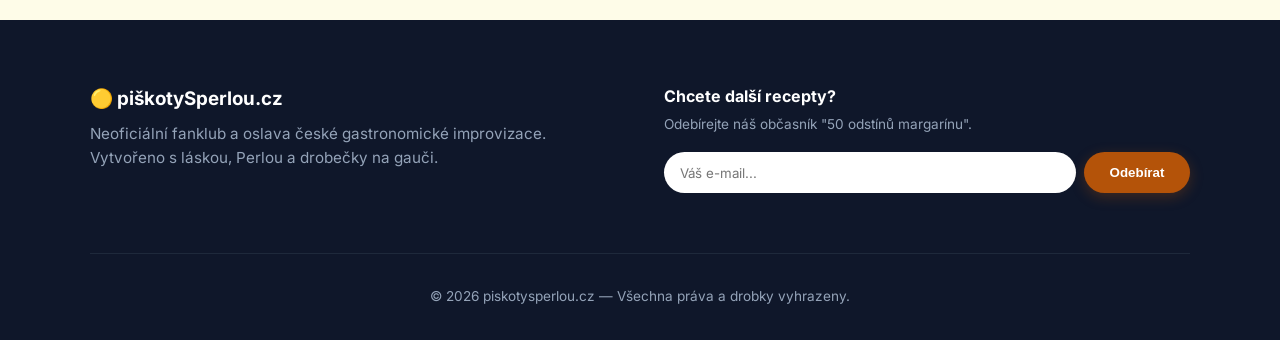
==== commit 56d6a50f: "Content pass: eight recipes, tighter voice, leftovers removed - Recepty: 8 recipes ordered by Granko" ====
--- a/recepty.html
+++ b/recepty.html
@@ -4,7 +4,7 @@
     <meta charset="UTF-8">
     <meta name="viewport" content="width=device-width, initial-scale=1.0">
     <title>Recepty | piskotysperlou.cz</title>
-    <meta name="description" content="Pět kulinářsky sporných receptů z piškotů a Perly: piškotový Big Mac, Perlové tiramisu, smažený piškot, svíčková a carbonara.">
+    <meta name="description" content="Osm osvědčených receptů z piškotů a Perly: silvestrovský chlebíček, piškotový Big Mac, Perlové tiramisu, piškotové sushi, utopenci z piškotů a jako vrchol Perlová svíčková.">
     <meta name="theme-color" content="#f59e0b">
     <link rel="canonical" href="https://piskotysperlou.cz/recepty.html">
     <link rel="icon" href="data:image/svg+xml,%3Csvg xmlns='http://www.w3.org/2000/svg' viewBox='0 0 100 100'%3E%3Ctext y='.9em' font-size='90'%3E🟡%3C/text%3E%3C/svg%3E">
@@ -13,7 +13,7 @@
     <meta property="og:locale" content="cs_CZ">
     <meta property="og:site_name" content="piskotysperlou.cz">
     <meta property="og:title" content="Recepty | Piškoty s Perlou">
-    <meta property="og:description" content="Pět receptů, které by nikdo neschválil. Piškotový Big Mac, Perlové tiramisu a další gastro-hříchy.">
+    <meta property="og:description" content="Osm receptů z naší spíže. Od silvestrovského chlebíčku přes piškotové tacos a sushi až po Perlovou svíčkovou.">
     <meta property="og:url" content="https://piskotysperlou.cz/recepty.html">
     <meta property="og:image" content="https://piskotysperlou.cz/img/og.jpg">
     <meta property="og:image:width" content="1200">
@@ -32,23 +32,53 @@
         "@graph": [
             {
                 "@type": "Recipe",
+                "name": "Silvestrovský chlebíček",
+                "image": "https://piskotysperlou.cz/img/recepty/chlebicek.svg",
+                "description": "Ozdoba silvestrovského stolu devadesátých let, poctivě postavená na piškotu.",
+                "totalTime": "PT10M",
+                "recipeYield": "6 porcí",
+                "recipeIngredient": ["12 dětských piškotů", "1 kelímek Perly", "200 g vlašského salátu", "3 vejce natvrdo", "1 kyselá okurka", "petrželka na ozdobu"],
+                "recipeInstructions": [
+                    {"@type": "HowToStep", "text": "Piškoty položte rovnou stranou nahoru a potřete Perlou až k okraji."},
+                    {"@type": "HowToStep", "text": "Na každý dejte lžičku vlašského salátu a uhlaďte ho do kopečku."},
+                    {"@type": "HowToStep", "text": "Navrch položte kolečko vejce, kolečko okurky a lístek petrželky."},
+                    {"@type": "HowToStep", "text": "Přikryjte utěrkou a uložte do lednice do příchodu hostů."}
+                ]
+            },
+            {
+                "@type": "Recipe",
                 "name": "Piškotový Big Mac",
                 "image": "https://piskotysperlou.cz/img/recepty/big-mac.svg",
-                "description": "Čtyři piškoty a tři vrstvy Perly na vlastní odpovědnost.",
+                "description": "Čtyři piškoty a tři vrstvy Perly, poskládané do věže.",
                 "totalTime": "PT5M",
                 "recipeYield": "1 porce",
-                "recipeIngredient": ["8 dětských piškotů", "3 vrstvy Perly z lednice", "1 párátko s vlaječkou"],
+                "recipeIngredient": ["4 dětské piškoty", "3 vrstvy Perly z lednice", "1 párátko s vlaječkou"],
                 "recipeInstructions": [
                     {"@type": "HowToStep", "text": "Namažte Perlu na rovnou stranu čtyř piškotů."},
                     {"@type": "HowToStep", "text": "Poskládejte do věže, vrchní piškot vypouklou stranou nahoru."},
-                    {"@type": "HowToStep", "text": "Zapíchněte párátko s vlaječkou a sněz to potají."}
+                    {"@type": "HowToStep", "text": "Zapíchněte párátko s vlaječkou a snězte potají."}
+                ]
+            },
+            {
+                "@type": "Recipe",
+                "name": "Piškotové tacos",
+                "image": "https://piskotysperlou.cz/img/recepty/tacos.svg",
+                "description": "Mexická pouliční klasika, ve které tortillu zastoupil dětský piškot.",
+                "totalTime": "PT10M",
+                "recipeYield": "2 porce",
+                "recipeIngredient": ["6 dětských piškotů", "3 lžíce Perly", "půl plechovky kukuřice", "1 rajče", "půl cibule", "2 listy ledového salátu", "tabasco"],
+                "recipeInstructions": [
+                    {"@type": "HowToStep", "text": "Piškoty podržte nad párou z rychlovarné konvice, dokud nezměknou, a opatrně je přehněte do tvaru U."},
+                    {"@type": "HowToStep", "text": "Vnitřek silně vymažte Perlou."},
+                    {"@type": "HowToStep", "text": "Rajče a cibuli nakrájejte nadrobno, smíchejte s kukuřicí a naplňte piškoty spolu s natrhaným salátem."},
+                    {"@type": "HowToStep", "text": "Zakápněte tabaskem a jezte rukama. Příbor by byl urážkou."}
                 ]
             },
             {
                 "@type": "Recipe",
                 "name": "Perlové tiramisu",
                 "image": "https://piskotysperlou.cz/img/recepty/tiramisu.svg",
-                "description": "Italský klasik, který nikdo nežádal, s margarínem místo mascarpone.",
+                "description": "Italská klasika z piškotů namočených v kávě, s poctivou vrstvou Perly místo mascarpone.",
                 "totalTime": "PT4H",
                 "recipeYield": "4 porce",
                 "recipeIngredient": ["30 dětských piškotů", "250 ml vlažného rozpustného kafe", "2 kelímky Perly", "kakao Granko na posyp"],
@@ -56,6 +86,21 @@
                     {"@type": "HowToStep", "text": "Piškoty rychle namočte do kafe."},
                     {"@type": "HowToStep", "text": "Střídejte vrstvu piškotů a vrstvu Perly, ve formě to ztuhne."},
                     {"@type": "HowToStep", "text": "Posypte kakaem a nechte 4 hodiny v lednici."}
+                ]
+            },
+            {
+                "@type": "Recipe",
+                "name": "Piškotové sushi",
+                "image": "https://piskotysperlou.cz/img/recepty/sushi.svg",
+                "description": "Perla-maki z doby, kdy se sushi bar otevíral v každém okresním městě.",
+                "totalTime": "PT25M",
+                "recipeYield": "2 porce",
+                "recipeIngredient": ["16 dětských piškotů", "1 kelímek Perly", "1 salátová okurka", "plnotučná hořčice", "Maggi", "hůlky"],
+                "recipeInstructions": [
+                    {"@type": "HowToStep", "text": "Piškoty na vteřinu namočte do mléka a rozválejte válečkem na tenký plát."},
+                    {"@type": "HowToStep", "text": "Plát potřete Perlou, doprostřed položte silný proužek Perly a pevně zarolujte."},
+                    {"@type": "HowToStep", "text": "Rolku obalte plátky okurky a ostrým nožem nakrájejte na kousky."},
+                    {"@type": "HowToStep", "text": "Podávejte na čtvercovém talíři s hořčicí a Maggi."}
                 ]
             },
             {
@@ -74,6 +119,21 @@
             },
             {
                 "@type": "Recipe",
+                "name": "Utopenci z piškotů",
+                "image": "https://piskotysperlou.cz/img/recepty/utopenci.svg",
+                "description": "Hospodská klasika ze zavařovací sklenice, s Perlou místo špekáčku.",
+                "totalTime": "P14D",
+                "recipeYield": "4 porce",
+                "recipeIngredient": ["16 dětských piškotů", "1 kelímek Perly", "2 cibule", "500 ml vody", "200 ml octa", "2 lžíce cukru", "1 lžíce soli", "bobkový list, nové koření a pepř"],
+                "recipeInstructions": [
+                    {"@type": "HowToStep", "text": "Vodu s octem, cukrem, solí a kořením svařte a nechte vychladnout."},
+                    {"@type": "HowToStep", "text": "Piškoty spojte po dvou silnou vrstvou Perly, tak jako se plní špekáček."},
+                    {"@type": "HowToStep", "text": "Do sklenice skládejte střídavě piškoty a kolečka cibule a zalijte nálevem."},
+                    {"@type": "HowToStep", "text": "Sklenici uzavřete a nechte 14 dní na okně."}
+                ]
+            },
+            {
+                "@type": "Recipe",
                 "name": "Perlová svíčková",
                 "image": "https://piskotysperlou.cz/img/recepty/svickova.svg",
                 "description": "Neděle u babičky, jen bez babičky a bez masa.",
@@ -84,20 +144,6 @@
                     {"@type": "HowToStep", "text": "Nastrouhejte mrkev a povařte s pomerančovou šťávou na omáčku."},
                     {"@type": "HowToStep", "text": "Z piškotů nakrájejte plátky jako houskový knedlík."},
                     {"@type": "HowToStep", "text": "Přidejte plátky Perly, brusinky a citron."}
-                ]
-            },
-            {
-                "@type": "Recipe",
-                "name": "Piškoty Carbonara",
-                "image": "https://piskotysperlou.cz/img/recepty/carbonara.svg",
-                "description": "Italové by to chtěli zakázat. Tak jsme to udělali.",
-                "totalTime": "PT10M",
-                "recipeYield": "1 porce",
-                "recipeIngredient": ["15 dětských piškotů", "3 lžíce Perly", "1 vejce", "černý pepř"],
-                "recipeInstructions": [
-                    {"@type": "HowToStep", "text": "Rozdrobte piškoty na nudle."},
-                    {"@type": "HowToStep", "text": "Smíchejte s rozehřátou Perlou."},
-                    {"@type": "HowToStep", "text": "Přidejte sázené vejce a pepř."}
                 ]
             }
         ]
@@ -133,22 +179,54 @@
 
     <main>
         <section class="recipes-hero">
-            <span class="hero-badge">Kuchařka, která neměla vzniknout</span>
-            <h1>Recepty, které by nikdo neschválil.</h1>
-            <p>Pět kulinářsky sporných kombinací z piškotů a Perly. Jednoduché, rychlé a morálně velmi pochybné.</p>
+            <span class="hero-badge">Domácí kuchařka</span>
+            <h1>Osvědčené recepty z naší spíže.</h1>
+            <p>Osm receptů z piškotů a Perly. Jednoduché, rychlé, rodinné.</p>
             <ul class="recipe-toc">
+                <li><a href="#chlebicek">Chlebíček</a></li>
                 <li><a href="#big-mac">Big Mac</a></li>
+                <li><a href="#tacos">Tacos</a></li>
                 <li><a href="#tiramisu">Tiramisu</a></li>
+                <li><a href="#sushi">Sushi</a></li>
                 <li><a href="#smazeny-piskot">Smažený piškot</a></li>
+                <li><a href="#utopenci">Utopenci</a></li>
                 <li><a href="#svickova">Svíčková</a></li>
-                <li><a href="#carbonara">Carbonara</a></li>
             </ul>
         </section>
 
         <section class="recipes" aria-label="Seznam receptů">
 
+            <article class="recipe-card" id="chlebicek">
+                <img class="recipe-art" src="img/recepty/chlebicek.svg" width="800" height="520" alt="Ilustrace podnosu se třemi chlebíčky z piškotů s Perlou, vlašským salátem, kolečkem vejce, okurkou a petrželkou" loading="lazy">
+                <div class="recipe-body">
+                    <h2>Silvestrovský chlebíček</h2>
+                    <p class="recipe-meta">
+                        <span class="recipe-badge">Grankometr: 🟡</span>
+                        <span>⏱ 10 minut</span>
+                        <span>🍽 6 porcí</span>
+                    </p>
+                    <h3>Suroviny</h3>
+                    <ul>
+                        <li>12 dětských piškotů (místo veky)</li>
+                        <li>1 kelímek Perly</li>
+                        <li>200 g vlašského salátu z lahůdek</li>
+                        <li>3 vejce natvrdo</li>
+                        <li>1 kyselá okurka</li>
+                        <li>petrželka, aby to bylo slavnostní</li>
+                    </ul>
+                    <h3>Postup</h3>
+                    <ol>
+                        <li>Piškoty položte rovnou stranou nahoru a potřete Perlou až k okraji.</li>
+                        <li>Na každý dejte lžičku vlašského salátu a uhlaďte ho do kopečku.</li>
+                        <li>Navrch položte kolečko vejce, kolečko okurky a lístek petrželky.</li>
+                        <li>Přikryjte utěrkou a uložte do lednice do příchodu hostů.</li>
+                    </ol>
+                    <p class="recipe-tip"><strong>Tip šéfkuchaře:</strong> Na jeden piškot patří jedno kolečko vejce. Dvě už jsou rozmařilost.</p>
+                </div>
+            </article>
+
             <article class="recipe-card" id="big-mac">
-                <img class="recipe-art" src="img/recepty/big-mac.svg" width="800" height="520" alt="Ilustrace věže z osmi piškotů proložených třemi vrstvami Perly, nahoře s vlaječkou na párátku" loading="lazy">
+                <img class="recipe-art" src="img/recepty/big-mac.svg" width="800" height="520" alt="Ilustrace věže ze čtyř piškotů proložených třemi vrstvami Perly, nahoře s vlaječkou na párátku" loading="lazy">
                 <div class="recipe-body">
                     <h2>Piškotový Big Mac</h2>
                     <p class="recipe-meta">
@@ -158,7 +236,7 @@
                     </p>
                     <h3>Suroviny</h3>
                     <ul>
-                        <li>8 dětských piškotů</li>
+                        <li>4 dětské piškoty</li>
                         <li>3 vrstvy Perly přímo z lednice</li>
                         <li>1 párátko s vlaječkou (pro autoritu)</li>
                     </ul>
@@ -173,6 +251,35 @@
                 </div>
             </article>
 
+            <article class="recipe-card" id="tacos">
+                <img class="recipe-art" src="img/recepty/tacos.svg" width="800" height="520" alt="Ilustrace talíře se dvěma piškoty přehnutými do tvaru taca, plněnými Perlou, salátem, kukuřicí a rajčaty, vedle chilli paprička a limetka" loading="lazy">
+                <div class="recipe-body">
+                    <h2>Piškotové tacos</h2>
+                    <p class="recipe-meta">
+                        <span class="recipe-badge">Grankometr: 🟡🟡</span>
+                        <span>⏱ 10 minut</span>
+                        <span>🍽 2 porce</span>
+                    </p>
+                    <h3>Suroviny</h3>
+                    <ul>
+                        <li>6 dětských piškotů</li>
+                        <li>3 lžíce Perly</li>
+                        <li>půl plechovky kukuřice</li>
+                        <li>1 rajče a půl cibule na salsu</li>
+                        <li>2 listy ledového salátu</li>
+                        <li>tabasco, tři kapky</li>
+                    </ul>
+                    <h3>Postup</h3>
+                    <ol>
+                        <li>Piškoty podržte nad párou z rychlovarné konvice, dokud nezměknou, a opatrně je přehněte do tvaru U.</li>
+                        <li>Vnitřek silně vymažte Perlou.</li>
+                        <li>Rajče a cibuli nakrájejte nadrobno, smíchejte s kukuřicí a naplňte piškoty spolu s natrhaným salátem.</li>
+                        <li>Zakápněte tabaskem a jezte rukama. Příbor by byl urážkou.</li>
+                    </ol>
+                    <p class="recipe-tip"><strong>Tip šéfkuchaře:</strong> Piškot ohýbejte nad párou z rychlovarné konvice. Kdo spěchá, dostane tostadu.</p>
+                </div>
+            </article>
+
             <article class="recipe-card" id="tiramisu">
                 <img class="recipe-art" src="img/recepty/tiramisu.svg" width="800" height="520" alt="Ilustrace řezu dortem: střídavé vrstvy piškotů v kávě a žluté Perly, posypané kakaem" loading="lazy">
                 <div class="recipe-body">
@@ -196,7 +303,36 @@
                         <li>Opakujte, dokud nedojde Perla nebo svědomí.</li>
                         <li>Posypte Grankem a dejte na 4 hodiny do lednice.</li>
                     </ol>
-                    <p class="recipe-tip"><strong>Tip šéfkuchaře:</strong> Italům to raději neukazujte. Případně jim to ukažte, ale s vlastní zodpovědností.</p>
+                    <p class="recipe-tip"><strong>Tip šéfkuchaře:</strong> Mascarpone v tom nehledejte. Nebylo tam ani v roce 1994.</p>
+                </div>
+            </article>
+
+            <article class="recipe-card" id="sushi">
+                <img class="recipe-art" src="img/recepty/sushi.svg" width="800" height="520" alt="Ilustrace čtvercového talíře se šesti kousky piškotového maki s Perlou uprostřed a okurkou místo nori, vedle hůlky a miska hořčice" loading="lazy">
+                <div class="recipe-body">
+                    <h2>Piškotové sushi</h2>
+                    <p class="recipe-meta">
+                        <span class="recipe-badge">Grankometr: 🟡🟡🟡</span>
+                        <span>⏱ 25 minut</span>
+                        <span>🍽 2 porce</span>
+                    </p>
+                    <h3>Suroviny</h3>
+                    <ul>
+                        <li>16 dětských piškotů (místo rýže)</li>
+                        <li>1 kelímek Perly</li>
+                        <li>1 salátová okurka nakrájená škrabkou na dlouhé plátky (místo nori)</li>
+                        <li>plnotučná hořčice (místo wasabi)</li>
+                        <li>Maggi (místo sójové omáčky)</li>
+                        <li>hůlky z čínského bistra</li>
+                    </ul>
+                    <h3>Postup</h3>
+                    <ol>
+                        <li>Piškoty na vteřinu namočte do mléka a rozválejte válečkem na tenký plát.</li>
+                        <li>Plát potřete Perlou, doprostřed položte silný proužek Perly a pevně zarolujte.</li>
+                        <li>Rolku obalte plátky okurky a ostrým nožem nakrájejte na kousky.</li>
+                        <li>Podávejte na čtvercovém talíři s hořčicí a Maggi.</li>
+                    </ol>
+                    <p class="recipe-tip"><strong>Tip šéfkuchaře:</strong> Hůlky jsou povinné. Vidličkou je to jen piškot s Perlou.</p>
                 </div>
             </article>
 
@@ -223,7 +359,35 @@
                         <li>Smažte v rozpáleném oleji do zlatova, ať Perla nestihne utéct.</li>
                         <li>Podávejte s tatarkou a plátkem citronu.</li>
                     </ol>
-                    <p class="recipe-tip"><strong>Tip šéfkuchaře:</strong> Pánev používejte mrtvou. Živá by měla výhrady. Smažený sýr je ve srovnání s tímto zdravá večeře.</p>
+                    <p class="recipe-tip"><strong>Tip šéfkuchaře:</strong> Olej po smažení schovejte. Na Vánoce se bude hodit.</p>
+                </div>
+            </article>
+
+            <article class="recipe-card" id="utopenci">
+                <img class="recipe-art" src="img/recepty/utopenci.svg" width="800" height="520" alt="Ilustrace zavařovací sklenice na okenním parapetu s piškoty proloženými Perlou, kolečky cibule a kořením v nálevu" loading="lazy">
+                <div class="recipe-body">
+                    <h2>Utopenci z piškotů</h2>
+                    <p class="recipe-meta">
+                        <span class="recipe-badge">Grankometr: 🟡🟡🟡🟡</span>
+                        <span>⏱ 14 dní (z toho 15 minut práce)</span>
+                        <span>🍽 4 porce</span>
+                    </p>
+                    <h3>Suroviny</h3>
+                    <ul>
+                        <li>16 dětských piškotů</li>
+                        <li>1 kelímek Perly (místo špekáčku)</li>
+                        <li>2 cibule nakrájené na kolečka</li>
+                        <li>nálev: 500 ml vody, 200 ml octa, 2 lžíce cukru, 1 lžíce soli</li>
+                        <li>bobkový list, nové koření a kuličky pepře</li>
+                    </ul>
+                    <h3>Postup</h3>
+                    <ol>
+                        <li>Vodu s octem, cukrem, solí a kořením svařte a nechte vychladnout.</li>
+                        <li>Piškoty spojte po dvou silnou vrstvou Perly, tak jako se plní špekáček.</li>
+                        <li>Do sklenice skládejte střídavě piškoty a kolečka cibule a zalijte nálevem.</li>
+                        <li>Sklenici uzavřete a nechte 14 dní na okně.</li>
+                    </ol>
+                    <p class="recipe-tip"><strong>Tip šéfkuchaře:</strong> Čtrnáct dní je minimum. Skuteční mistři čekají do Velikonoc.</p>
                 </div>
             </article>
 
@@ -232,7 +396,7 @@
                 <div class="recipe-body">
                     <h2>Perlová svíčková</h2>
                     <p class="recipe-meta">
-                        <span class="recipe-badge">Grankometr: 🟡🟡🟡🟡</span>
+                        <span class="recipe-badge">Grankometr: 🟡🟡🟡🟡🟡</span>
                         <span>⏱ 20 minut</span>
                         <span>🍽 2 porce</span>
                     </p>
@@ -248,44 +412,17 @@
                         <li>Mrkev nastrouhejte a povařte s pomerančovou šťávou, dokud nevznikne cosi oranžového.</li>
                         <li>Piškoty nakrájejte na plátky jako houskový knedlík.</li>
                         <li>Perlu nakrájejte na tenké plátky a přeložte přes omáčku.</li>
-                        <li>Ozdobte brusinkou, citronem a pocitem viny.</li>
+                        <li>Ozdobte brusinkou a citronem.</li>
                     </ol>
                     <p class="recipe-tip"><strong>Tip šéfkuchaře:</strong> Neříkejte babičce, jak jste to vařili. Ona to pozná podle výrazu.</p>
                 </div>
             </article>
 
-            <article class="recipe-card" id="carbonara">
-                <img class="recipe-art" src="img/recepty/carbonara.svg" width="800" height="520" alt="Ilustrace talíře s rozdrobenými piškoty místo těstovin, žlutou Perlou jako omáčkou a sázeným vejcem navrchu" loading="lazy">
-                <div class="recipe-body">
-                    <h2>Piškoty Carbonara</h2>
-                    <p class="recipe-meta">
-                        <span class="recipe-badge">Grankometr: 🟡🟡🟡🟡🟡</span>
-                        <span>⏱ 10 minut</span>
-                        <span>🍽 1 porce</span>
-                    </p>
-                    <h3>Suroviny</h3>
-                    <ul>
-                        <li>15 dětských piškotů</li>
-                        <li>3 lžíce Perly</li>
-                        <li>1 vejce</li>
-                        <li>čerstvě mletý pepř, pro italský dojem</li>
-                    </ul>
-                    <h3>Postup</h3>
-                    <ol>
-                        <li>Piškoty rozdrobte v dlani na kousky velikosti nudlí.</li>
-                        <li>Perlu rozehřejte v pánvi a smíchejte s drobenkou.</li>
-                        <li>Vejce usmažte na sázené a položte navrch.</li>
-                        <li>Pepřem nešetřete. Pepř zakryje spoustu věcí.</li>
-                    </ol>
-                    <p class="recipe-tip"><strong>Tip šéfkuchaře:</strong> Nepodávejte hostům z Itálie. Ani sobě.</p>
-                </div>
-            </article>
-
         </section>
 
         <section class="recipes-cta">
-            <h2 class="section-title">Máte vlastní kulinářský přestupek?</h2>
-            <p class="section-subtitle">Zatím nikam e-maily nepřijímáme, ale můžete se aspoň inspirovat etiketou mazání.</p>
+            <h2 class="section-title">Máte vlastní recept?</h2>
+            <p class="section-subtitle">Pošlete ho dopisem. Adresa: Lednice, horní polička, za hořčicí.</p>
             <a href="index.html#konfigurator" class="btn">Zpět ke konfigurátoru</a>
         </section>
     </main>
@@ -296,11 +433,11 @@
             <div>
                 <h3><span aria-hidden="true">🟡</span> piškotySperlou.cz</h3>
                 <p class="footer-tagline">
-                    Neoficiální fanklub a oslava české gastronomické improvizace. Vytvořeno s láskou, nadsázkou a drobečky na gauči.
+                    Neoficiální fanklub a oslava české gastronomické improvizace. Vytvořeno s láskou, Perlou a drobečky na gauči.
                 </p>
             </div>
             <div>
-                <h4>Chcete recepty na další gastro-hříchy?</h4>
+                <h4>Chcete další recepty?</h4>
                 <p class="newsletter-intro">Odebírejte náš občasník "50 odstínů margarínu".</p>
                 <form class="newsletter-form">
                     <input type="email" name="email" placeholder="Váš e-mail..." aria-label="E-mail" autocomplete="email" required>
